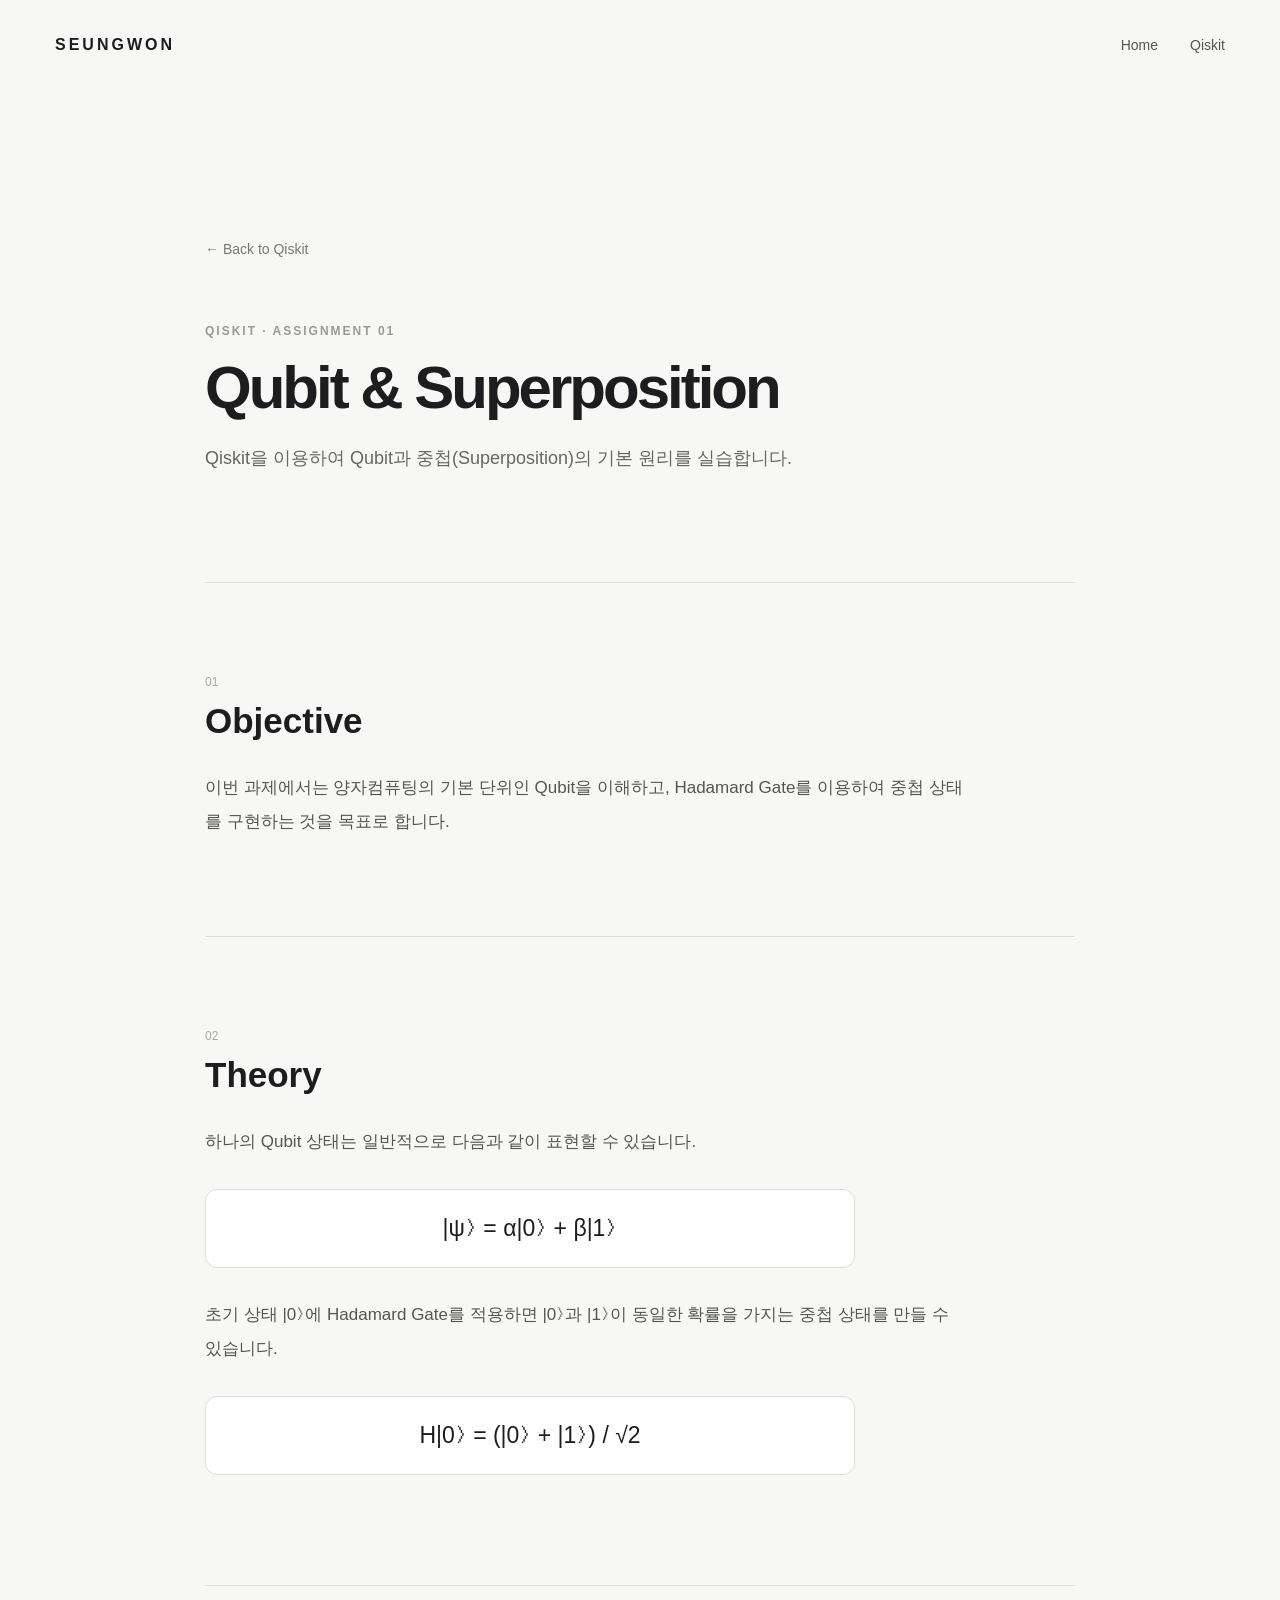
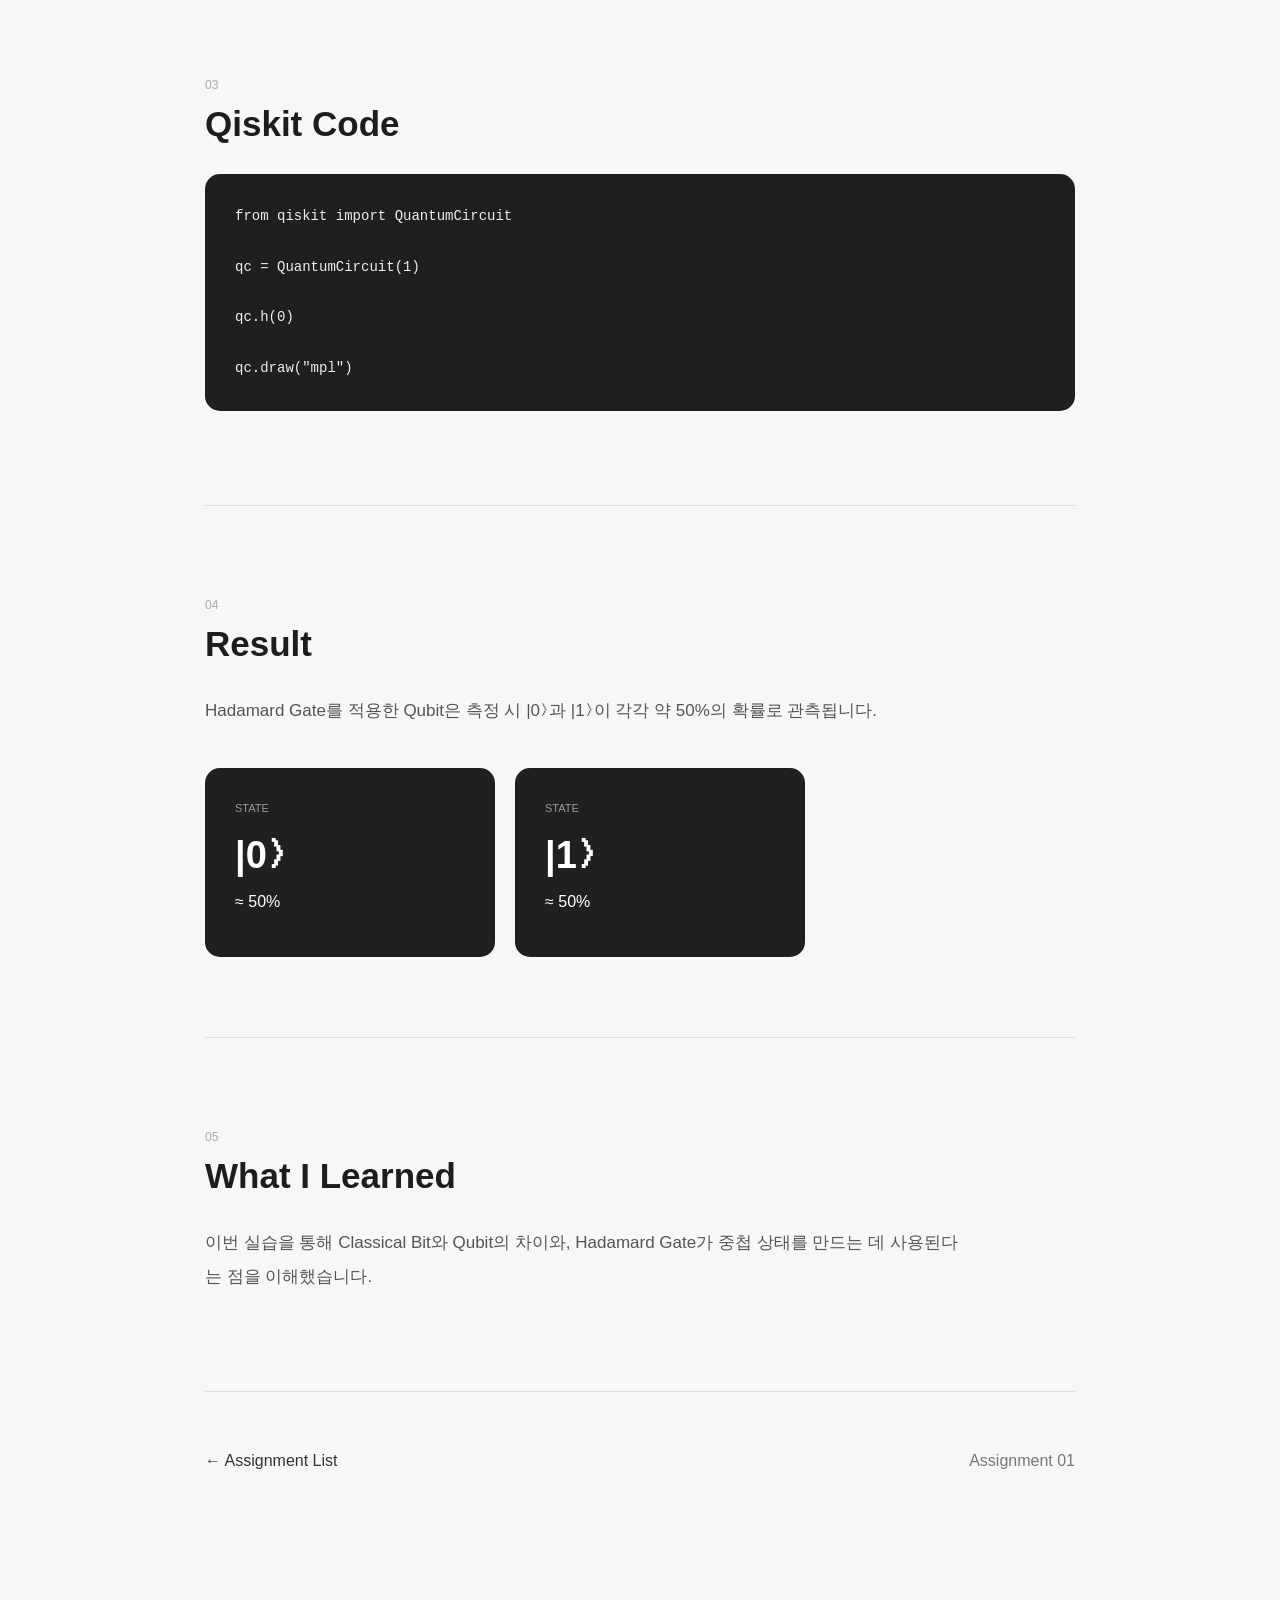
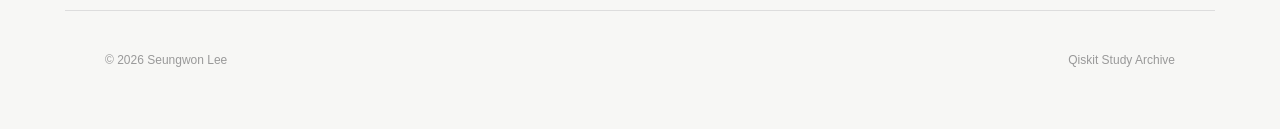
==== assignment01.html @ 621afc48 "save assignment page" ====
<!DOCTYPE html>
<html lang="ko">

<head>
    <meta charset="UTF-8">
    <meta name="viewport" content="width=device-width, initial-scale=1.0">

    <title>Assignment 01 | Seungwon Lee</title>

    <link rel="stylesheet" href="style.css">
</head>

<body class="assignment-page">

<header>

    <a href="index.html" class="logo">
        SEUNGWON
    </a>

    <nav>
        <a href="index.html">Home</a>
        <a href="index.html#qiskit">Qiskit</a>
    </nav>

</header>


<main class="assignment-container">

    <section class="assignment-header">

        <a href="index.html#qiskit" class="assignment-back">
            ← Back to Qiskit
        </a>

        <p class="assignment-page-label">
            QISKIT · ASSIGNMENT 01
        </p>

        <h1>
            Qubit & Superposition
        </h1>

        <p class="assignment-subtitle">
            Qiskit을 이용하여 Qubit과 중첩(Superposition)의
            기본 원리를 실습합니다.
        </p>

    </section>


    <section class="assignment-content">

        <p class="content-number">
            01
        </p>

        <h2>
            Objective
        </h2>

        <p>
            이번 과제에서는 양자컴퓨팅의 기본 단위인 Qubit을 이해하고,
            Hadamard Gate를 이용하여 중첩 상태를 구현하는 것을 목표로 합니다.
        </p>

    </section>


    <section class="assignment-content">

        <p class="content-number">
            02
        </p>

        <h2>
            Theory
        </h2>

        <p>
            하나의 Qubit 상태는 일반적으로 다음과 같이 표현할 수 있습니다.
        </p>

        <div class="formula-box">
            |ψ⟩ = α|0⟩ + β|1⟩
        </div>

        <p>
            초기 상태 |0⟩에 Hadamard Gate를 적용하면
            |0⟩과 |1⟩이 동일한 확률을 가지는 중첩 상태를 만들 수 있습니다.
        </p>

        <div class="formula-box">
            H|0⟩ = (|0⟩ + |1⟩) / √2
        </div>

    </section>


    <section class="assignment-content">

        <p class="content-number">
            03
        </p>

        <h2>
            Qiskit Code
        </h2>

        <pre class="code-block"><code>from qiskit import QuantumCircuit

qc = QuantumCircuit(1)

qc.h(0)

qc.draw("mpl")
</code></pre>

    </section>


    <section class="assignment-content">

        <p class="content-number">
            04
        </p>

        <h2>
            Result
        </h2>

        <p>
            Hadamard Gate를 적용한 Qubit은 측정 시
            |0⟩과 |1⟩이 각각 약 50%의 확률로 관측됩니다.
        </p>

        <div class="result-grid">

            <div class="result-card">
                <span>STATE</span>
                <strong>|0⟩</strong>
                <p>≈ 50%</p>
            </div>

            <div class="result-card">
                <span>STATE</span>
                <strong>|1⟩</strong>
                <p>≈ 50%</p>
            </div>

        </div>

    </section>


    <section class="assignment-content">

        <p class="content-number">
            05
        </p>

        <h2>
            What I Learned
        </h2>

        <p>
            이번 실습을 통해 Classical Bit와 Qubit의 차이와,
            Hadamard Gate가 중첩 상태를 만드는 데 사용된다는 점을 이해했습니다.
        </p>

    </section>


    <section class="assignment-navigation">

        <a href="index.html#qiskit">
            ← Assignment List
        </a>

        <span>
            Assignment 01
        </span>

    </section>

</main>


<footer>

    <p>
        © 2026 Seungwon Lee
    </p>

    <p>
        Qiskit Study Archive
    </p>

</footer>

</body>
</html>
---- style.css ----
/* =========================
   BASIC
========================= */

* {
    box-sizing: border-box;
}


html {
    scroll-behavior: smooth;
}


body {

    margin: 0;

    background-color: #f7f7f5;

    color: #1d1d1f;

    font-family:
        -apple-system,
        BlinkMacSystemFont,
        "Segoe UI",
        "Noto Sans KR",
        Arial,
        sans-serif;

}


a {
    color: inherit;
}





/* =========================
   HEADER
========================= */

header {

    max-width: 1250px;

    height: 90px;

    margin: 0 auto;

    padding: 0 40px;

    display: flex;

    justify-content: space-between;

    align-items: center;

}


.logo {

    font-size: 16px;

    font-weight: 700;

    letter-spacing: 3px;

    text-decoration: none;

}


nav {

    display: flex;

    gap: 32px;

}


nav a {

    font-size: 14px;

    color: #555;

    text-decoration: none;

    transition: 0.2s;

}


nav a:hover {

    color: #000;

}





/* =========================
   HERO
========================= */

.hero {

    max-width: 1150px;

    min-height: calc(100vh - 90px);

    margin: 0 auto;

    padding: 70px 40px 120px;

    display: flex;

    align-items: center;

    justify-content: space-between;

    gap: 100px;

}


.hero-text {

    flex: 1;

}


.hero-label {

    margin-bottom: 25px;

    color: #8a8a8a;

    font-size: 12px;

    font-weight: 600;

    letter-spacing: 2px;

}


.hero h1 {

    margin: 0;

    font-size: 78px;

    font-weight: 700;

    letter-spacing: -4px;

    line-height: 1.1;

}


.hero h2 {

    margin: 18px 0 30px;

    color: #444;

    font-size: 27px;

    font-weight: 400;

}


.hero-description {

    color: #666;

    font-size: 17px;

    line-height: 1.9;

}


.hero-buttons {

    margin-top: 38px;

}


.button {

    display: inline-block;

    padding: 14px 24px;

    margin-right: 8px;

    border: 1px solid #222;

    border-radius: 8px;

    font-size: 14px;

    text-decoration: none;

    transition: 0.2s;

}


.button-dark {

    background-color: #202020;

    color: white;

}


.button-light {

    background-color: transparent;

    color: #222;

}


.button:hover {

    transform: translateY(-2px);

    opacity: 0.75;

}





/* =========================
   HERO IMAGE
========================= */

.hero-image {

    flex-shrink: 0;

}


.hero-image img {

    width: 310px;

    height: 410px;

    object-fit: cover;

    border-radius: 24px;

    box-shadow:
        0 20px 50px rgba(0, 0, 0, 0.10);

}





/* =========================
   COMMON SECTION
========================= */

.section {

    max-width: 1050px;

    margin: 0 auto;

    padding: 150px 40px;

    border-top: 1px solid #dededb;

}


.section-heading {

    display: flex;

    gap: 35px;

    margin-bottom: 65px;

}


.section-number {

    margin: 6px 0 0;

    color: #aaa;

    font-size: 13px;

}


.section-label {

    margin: 0;

    color: #999;

    font-size: 11px;

    font-weight: 600;

    letter-spacing: 2px;

}


.section h2 {

    margin: 8px 0 0;

    font-size: 46px;

    letter-spacing: -2px;

}





/* =========================
   ABOUT
========================= */

.about-content {

    max-width: 760px;

    margin-left: 48px;

}


.about-content p {

    color: #555;

    font-size: 19px;

    line-height: 2;

}





/* =========================
   CARDS
========================= */

.cards {

    display: grid;

    grid-template-columns: repeat(3, 1fr);

    gap: 20px;

}


.card {

    min-height: 260px;

    padding: 35px;

    background: #ffffff;

    border: 1px solid #e8e8e5;

    border-radius: 16px;

    transition: 0.25s;

}


.card:hover {

    transform: translateY(-6px);

    box-shadow:
        0 18px 40px rgba(0, 0, 0, 0.07);

}


.card-category {

    color: #999;

    font-size: 11px;

    font-weight: 600;

    letter-spacing: 1.5px;

}


.card h3 {

    margin: 25px 0 20px;

    font-size: 21px;

}


.card p {

    color: #666;

    font-size: 15px;

    line-height: 1.8;

}





/* =========================
   STUDY
========================= */

.study-list {

    border-top: 1px solid #ddd;

}


.study-item {

    display: grid;

    grid-template-columns: 100px 1fr;

    padding: 35px 0;

    border-bottom: 1px solid #ddd;

}


.study-item span {

    color: #aaa;

    font-size: 13px;

}


.study-item h3 {

    margin: 0 0 10px;

    font-size: 22px;

}


.study-item p {

    margin: 0;

    color: #666;

    font-size: 16px;

    line-height: 1.7;

}





/* =========================
   QISKIT
========================= */

.qiskit-section {

    max-width: 1150px;

}


.qiskit-intro {

    max-width: 650px;

    margin-bottom: 45px;

    color: #666;

    font-size: 17px;

    line-height: 1.8;

}


.assignment-grid {

    display: grid;

    grid-template-columns: repeat(2, 1fr);

    gap: 20px;

}


.assignment-card {

    min-height: 270px;

    padding: 38px;

    background: #1f1f1f;

    color: white;

    border-radius: 18px;

    position: relative;

    transition: 0.25s;

}


.assignment-card:hover {

    transform: translateY(-6px);

}


.assignment-number {

    color: #999;

    font-size: 11px;

    letter-spacing: 1.7px;

}


.assignment-card h3 {

    margin: 27px 0 16px;

    font-size: 25px;

}


.assignment-card > p:not(.assignment-number) {

    color: #bcbcbc;

    font-size: 15px;

    line-height: 1.8;

}


.status {

    position: absolute;

    bottom: 30px;

    left: 38px;

    color: #888;

    font-size: 12px;

}





/* =========================
   HOBBY
========================= */

.hobby-grid {

    display: grid;

    grid-template-columns: repeat(4, 1fr);

    gap: 15px;

}


.hobby-item {

    padding: 30px;

    border-top: 2px solid #222;

}


.hobby-item h3 {

    margin: 0 0 12px;

    font-size: 20px;

}


.hobby-item p {

    margin: 0;

    color: #777;

    font-size: 14px;

}





/* =========================
   CONTACT
========================= */

.contact {

    max-width: 1050px;

    min-height: 500px;

    margin: 0 auto;

    padding: 150px 40px;

    border-top: 1px solid #ddd;

    text-align: center;

}


.contact h2 {

    margin: 15px 0;

    font-size: 50px;

    letter-spacing: -2px;

}


.contact > p:not(.section-label) {

    color: #777;

    font-size: 16px;

}


.back-top {

    display: inline-block;

    margin-top: 40px;

    color: #333;

    font-size: 14px;

    text-decoration: none;

    border-bottom: 1px solid #333;

    padding-bottom: 3px;

}





/* =========================
   FOOTER
========================= */

footer {

    max-width: 1150px;

    margin: 0 auto;

    padding: 30px 40px 50px;

    display: flex;

    justify-content: space-between;

    border-top: 1px solid #ddd;

    color: #999;

    font-size: 12px;

}





/* =========================
   TABLET / MOBILE
========================= */

@media (max-width: 850px) {

    header {

        height: auto;

        padding: 30px;

        flex-direction: column;

        gap: 25px;

    }


    nav {

        gap: 16px;

        flex-wrap: wrap;

        justify-content: center;

    }


    .hero {

        min-height: auto;

        padding: 80px 30px 120px;

        flex-direction: column-reverse;

        gap: 50px;

    }


    .hero-text {

        width: 100%;

        text-align: center;

    }


    .hero h1 {

        font-size: 58px;

    }


    .hero h2 {

        font-size: 22px;

    }


    .hero-image img {

        width: 260px;

        height: 330px;

    }


    .cards {

        grid-template-columns: 1fr;

    }


    .assignment-grid {

        grid-template-columns: 1fr;

    }


    .hobby-grid {

        grid-template-columns: repeat(2, 1fr);

    }


    .about-content {

        margin-left: 0;

    }

}





@media (max-width: 500px) {

    .hero h1 {

        font-size: 48px;

    }


    .section {

        padding: 100px 25px;

    }


    .section h2 {

        font-size: 38px;

    }


    .study-item {

        grid-template-columns: 50px 1fr;

    }


    .hobby-grid {

        grid-template-columns: 1fr;

    }


    .contact h2 {

        font-size: 38px;

    }


    footer {

        flex-direction: column;

    }

}
.assignment-card {
    text-decoration: none;
}
/* =========================
   ASSIGNMENT PAGE
========================= */

.assignment-container {
    max-width: 950px;
    margin: 0 auto;
    padding: 80px 40px 140px;
}

.assignment-header {
    padding: 70px 0 90px;
    border-bottom: 1px solid #ddd;
}

.assignment-back {
    display: inline-block;
    margin-bottom: 55px;
    color: #777;
    font-size: 14px;
    text-decoration: none;
}

.assignment-page-label {
    color: #999;
    font-size: 12px;
    font-weight: 600;
    letter-spacing: 2px;
}

.assignment-header h1 {
    margin: 15px 0 20px;
    font-size: 60px;
    letter-spacing: -3px;
}

.assignment-subtitle {
    max-width: 700px;
    color: #666;
    font-size: 18px;
    line-height: 1.8;
}

.assignment-content {
    padding: 80px 0;
    border-bottom: 1px solid #ddd;
}

.content-number {
    color: #aaa;
    font-size: 12px;
}

.assignment-content h2 {
    margin: 10px 0 30px;
    font-size: 35px;
}

.assignment-content > p:not(.content-number) {
    max-width: 760px;
    color: #555;
    font-size: 17px;
    line-height: 2;
}

.formula-box {
    max-width: 650px;
    margin: 30px 0;
    padding: 25px;
    background: white;
    border: 1px solid #ddd;
    border-radius: 12px;
    text-align: center;
    font-size: 23px;
}

.code-block {
    margin-top: 30px;
    padding: 30px;
    overflow-x: auto;
    background: #1f1f1f;
    color: #eee;
    border-radius: 15px;
    font-family: Consolas, monospace;
    font-size: 14px;
    line-height: 1.8;
}

.result-grid {
    display: grid;
    grid-template-columns: repeat(2, 1fr);
    gap: 20px;
    max-width: 600px;
    margin-top: 40px;
}

.result-card {
    padding: 30px;
    background: #202020;
    color: white;
    border-radius: 15px;
}

.result-card span {
    color: #999;
    font-size: 11px;
}

.result-card strong {
    display: block;
    margin: 18px 0 5px;
    font-size: 38px;
}

.assignment-navigation {
    display: flex;
    justify-content: space-between;
    padding-top: 60px;
    color: #777;
}

.assignment-navigation a {
    color: #333;
    text-decoration: none;
}

.assignment-card {
    text-decoration: none;
}
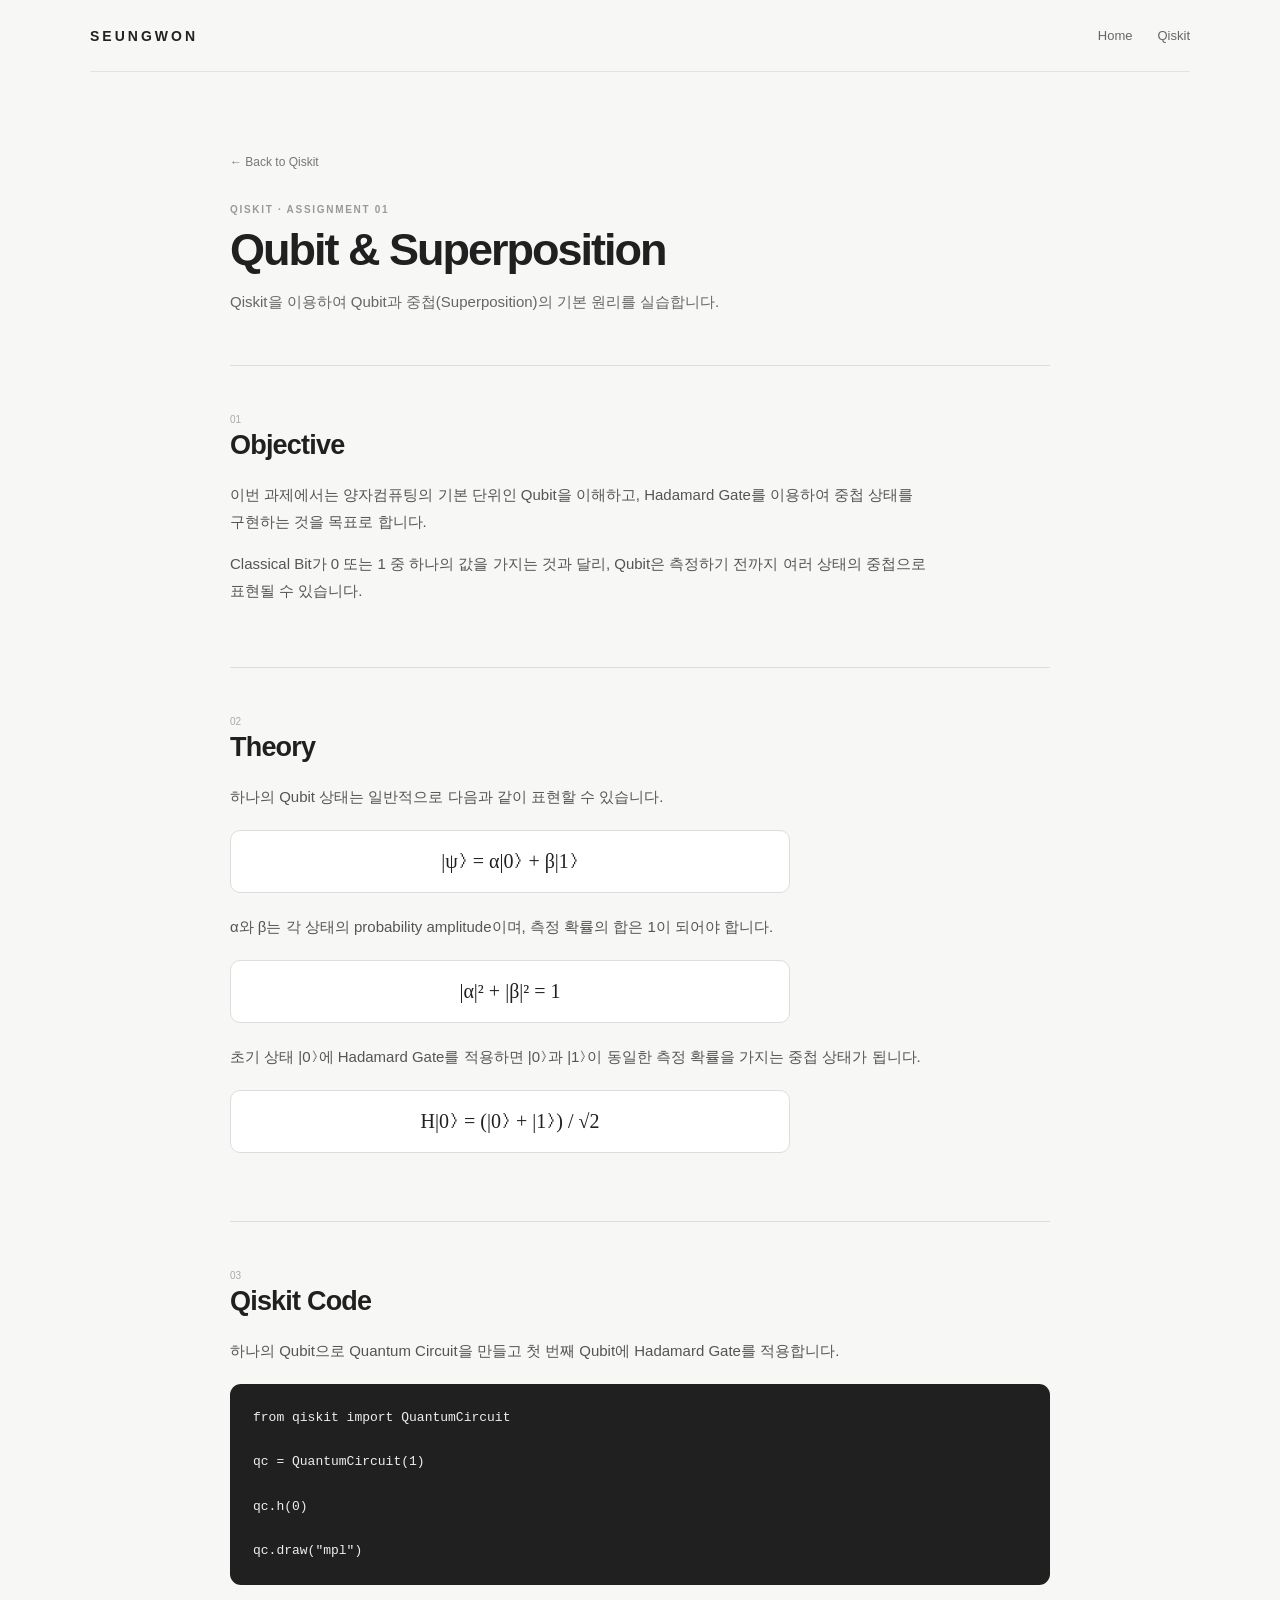
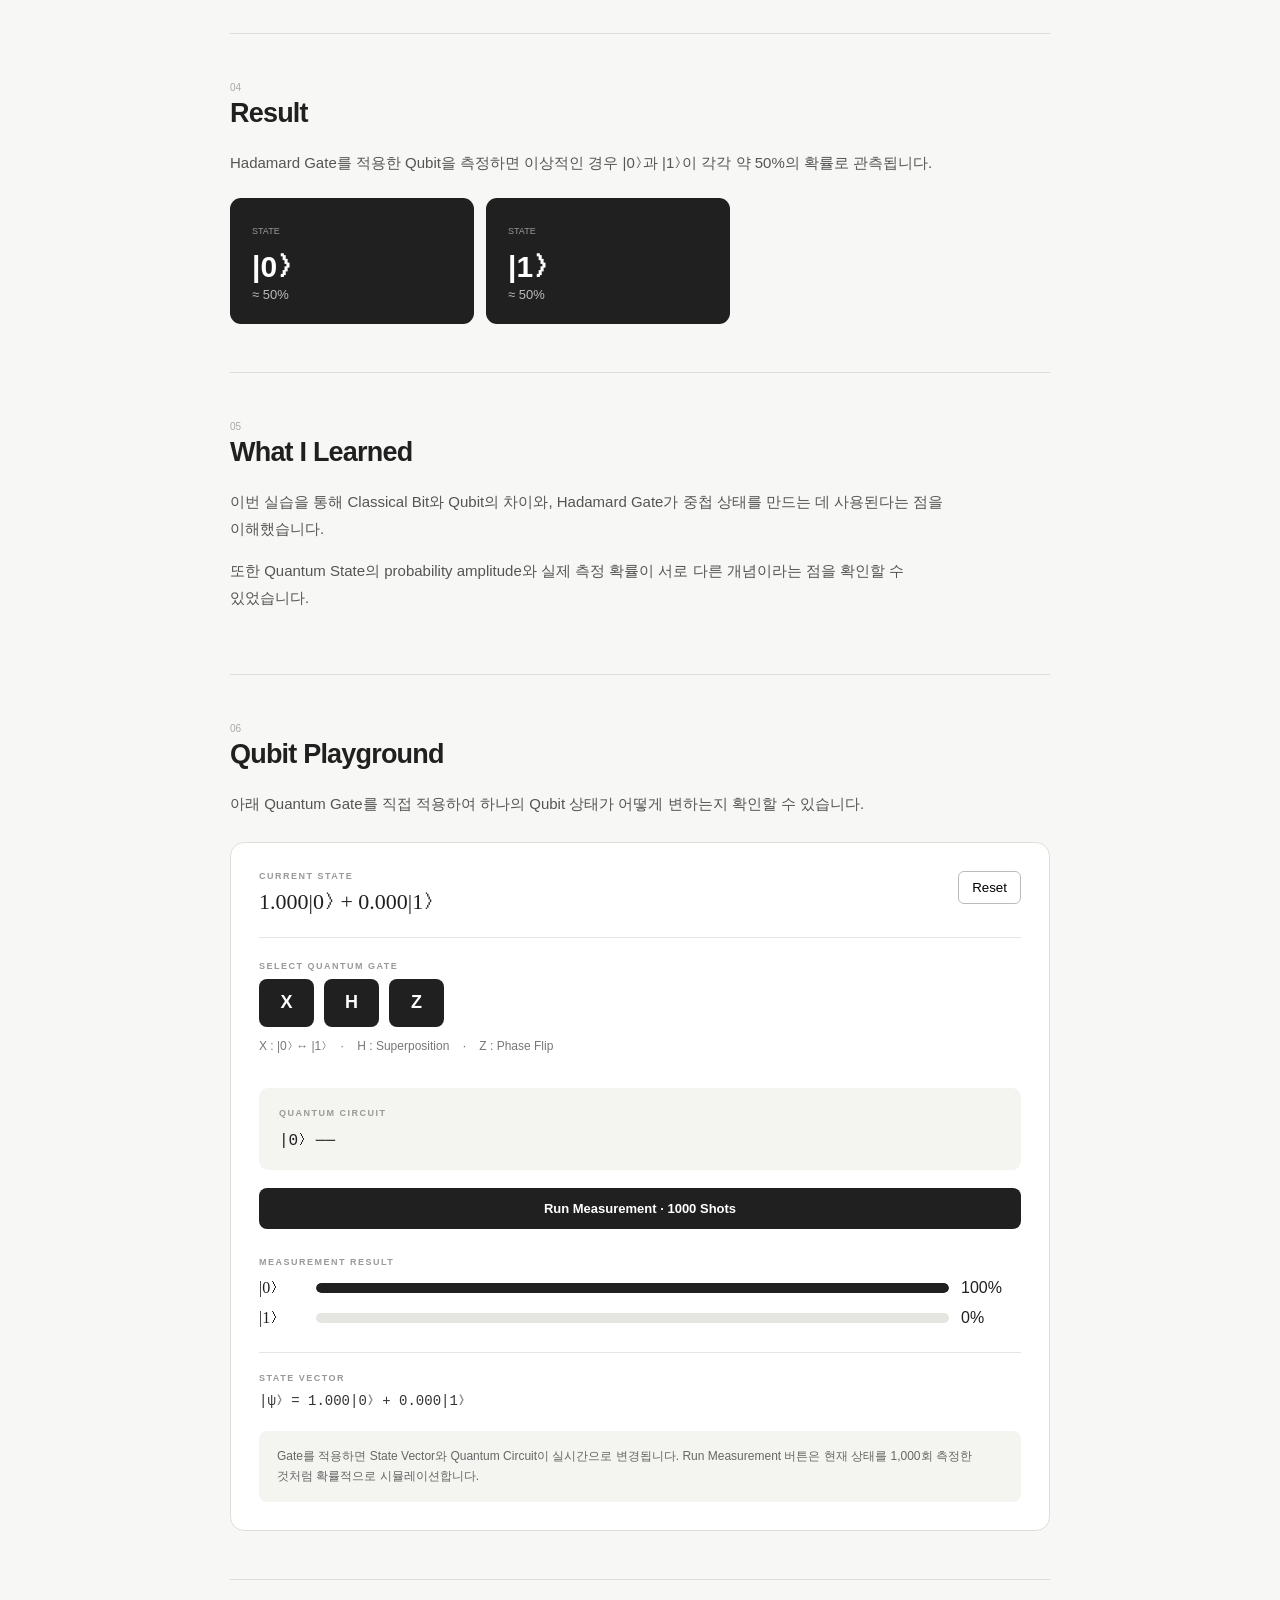
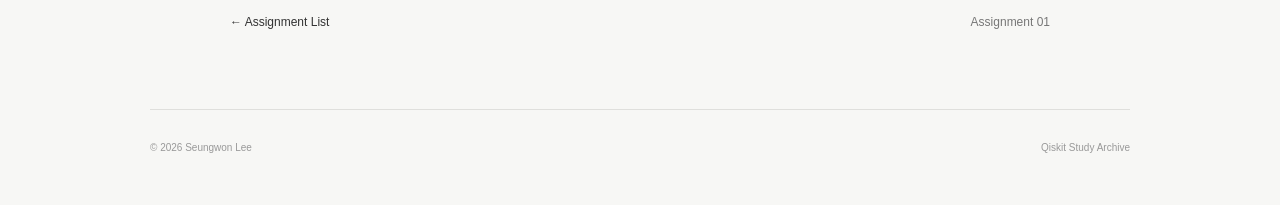
==== commit eaefc83d: "refine website layout" ====
--- a/assignment01.html
+++ b/assignment01.html
@@ -8,9 +8,286 @@
     <title>Assignment 01 | Seungwon Lee</title>
 
     <link rel="stylesheet" href="style.css">
+
+
+    <!-- ========================================
+         QUBIT PLAYGROUND 전용 디자인
+    ========================================= -->
+
+    <style>
+
+        .playground {
+            margin-top: 25px;
+            padding: 28px;
+
+            background: #ffffff;
+
+            border: 1px solid #dededb;
+            border-radius: 14px;
+        }
+
+
+        .playground-top {
+            display: flex;
+
+            justify-content: space-between;
+            align-items: flex-start;
+
+            padding-bottom: 22px;
+
+            border-bottom: 1px solid #e5e5e2;
+        }
+
+
+        .playground-label {
+            margin: 0 0 8px;
+
+            color: #999;
+
+            font-size: 9px;
+            font-weight: 700;
+
+            letter-spacing: 1.5px;
+        }
+
+
+        .playground-state {
+            margin: 0;
+
+            font-family: Georgia, serif;
+
+            font-size: 22px;
+            font-weight: 500;
+        }
+
+
+        .reset-button {
+            padding: 8px 13px;
+
+            background: transparent;
+
+            border: 1px solid #bbb;
+            border-radius: 6px;
+
+            cursor: pointer;
+        }
+
+
+        .reset-button:hover {
+            background: #f0f0ed;
+        }
+
+
+        .gate-section {
+            padding: 23px 0;
+        }
+
+
+        .gate-buttons {
+            display: flex;
+            gap: 10px;
+        }
+
+
+        .gate-button {
+            width: 55px;
+            height: 48px;
+
+            background: #202020;
+            color: white;
+
+            border: none;
+            border-radius: 8px;
+
+            font-size: 18px;
+            font-weight: 600;
+
+            cursor: pointer;
+
+            transition: 0.2s;
+        }
+
+
+        .gate-button:hover {
+            transform: translateY(-2px);
+            background: #000;
+        }
+
+
+        .gate-description {
+            margin-top: 12px;
+
+            color: #777;
+
+            font-size: 12px;
+        }
+
+
+        .circuit-box {
+            padding: 20px;
+
+            background: #f4f4f1;
+
+            border-radius: 9px;
+        }
+
+
+        .circuit-display {
+            overflow-x: auto;
+
+            padding-top: 5px;
+
+            font-family: Consolas, monospace;
+
+            font-size: 16px;
+
+            white-space: nowrap;
+        }
+
+
+        .run-button {
+            width: 100%;
+
+            margin-top: 18px;
+            padding: 13px;
+
+            background: #202020;
+            color: white;
+
+            border: none;
+            border-radius: 8px;
+
+            font-size: 13px;
+            font-weight: 600;
+
+            cursor: pointer;
+
+            transition: 0.2s;
+        }
+
+
+        .run-button:hover {
+            background: #000;
+        }
+
+
+        .measurement {
+            margin-top: 28px;
+        }
+
+
+        .measurement-row {
+            display: grid;
+
+            grid-template-columns: 45px 1fr 60px;
+
+            align-items: center;
+
+            gap: 12px;
+
+            margin-top: 12px;
+        }
+
+
+        .state-name {
+            font-family: Georgia, serif;
+
+            font-size: 16px;
+        }
+
+
+        .bar-background {
+            height: 10px;
+
+            overflow: hidden;
+
+            background: #e5e5e2;
+
+            border-radius: 10px;
+        }
+
+
+        .bar-fill {
+            height: 100%;
+
+            background: #202020;
+
+            border-radius: 10px;
+
+            transition: width 0.4s ease;
+        }
+
+
+        #bar0 {
+            width: 100%;
+        }
+
+
+        #bar1 {
+            width: 0%;
+        }
+
+
+        .state-vector {
+            margin-top: 25px;
+            padding-top: 20px;
+
+            border-top: 1px solid #e5e5e2;
+        }
+
+
+        .state-vector code {
+            color: #333;
+
+            font-size: 14px;
+        }
+
+
+        .playground-info {
+            margin-top: 22px;
+            padding: 15px 18px;
+
+            background: #f4f4f1;
+
+            border-radius: 8px;
+
+            color: #666;
+
+            font-size: 12px;
+
+            line-height: 1.7;
+        }
+
+
+        @media (max-width: 550px) {
+
+            .playground {
+                padding: 20px;
+            }
+
+            .gate-button {
+                width: 48px;
+                height: 44px;
+            }
+
+            .measurement-row {
+                grid-template-columns: 35px 1fr 50px;
+            }
+
+        }
+
+    </style>
+
 </head>
 
+
+
 <body class="assignment-page">
+
+
+<!-- ========================================
+     HEADER
+======================================== -->
 
 <header>
 
@@ -26,89 +303,129 @@
 </header>
 
 
+
 <main class="assignment-container">
 
-    <section class="assignment-header">
-
-        <a href="index.html#qiskit" class="assignment-back">
-            ← Back to Qiskit
-        </a>
-
-        <p class="assignment-page-label">
-            QISKIT · ASSIGNMENT 01
-        </p>
-
-        <h1>
-            Qubit & Superposition
-        </h1>
-
-        <p class="assignment-subtitle">
-            Qiskit을 이용하여 Qubit과 중첩(Superposition)의
-            기본 원리를 실습합니다.
-        </p>
-
-    </section>
-
-
-    <section class="assignment-content">
-
-        <p class="content-number">
-            01
-        </p>
-
-        <h2>
-            Objective
-        </h2>
-
-        <p>
-            이번 과제에서는 양자컴퓨팅의 기본 단위인 Qubit을 이해하고,
-            Hadamard Gate를 이용하여 중첩 상태를 구현하는 것을 목표로 합니다.
-        </p>
-
-    </section>
-
-
-    <section class="assignment-content">
-
-        <p class="content-number">
-            02
-        </p>
-
-        <h2>
-            Theory
-        </h2>
-
-        <p>
-            하나의 Qubit 상태는 일반적으로 다음과 같이 표현할 수 있습니다.
-        </p>
-
-        <div class="formula-box">
-            |ψ⟩ = α|0⟩ + β|1⟩
-        </div>
-
-        <p>
-            초기 상태 |0⟩에 Hadamard Gate를 적용하면
-            |0⟩과 |1⟩이 동일한 확률을 가지는 중첩 상태를 만들 수 있습니다.
-        </p>
-
-        <div class="formula-box">
-            H|0⟩ = (|0⟩ + |1⟩) / √2
-        </div>
-
-    </section>
-
-
-    <section class="assignment-content">
-
-        <p class="content-number">
-            03
-        </p>
-
-        <h2>
-            Qiskit Code
-        </h2>
-
-        <pre class="code-block"><code>from qiskit import QuantumCircuit
+
+<!-- ========================================
+     ASSIGNMENT HEADER
+======================================== -->
+
+<section class="assignment-header">
+
+    <a href="index.html#qiskit" class="assignment-back">
+        ← Back to Qiskit
+    </a>
+
+    <p class="assignment-page-label">
+        QISKIT · ASSIGNMENT 01
+    </p>
+
+    <h1>
+        Qubit & Superposition
+    </h1>
+
+    <p class="assignment-subtitle">
+        Qiskit을 이용하여 Qubit과 중첩(Superposition)의
+        기본 원리를 실습합니다.
+    </p>
+
+</section>
+
+
+
+<!-- ========================================
+     01 OBJECTIVE
+======================================== -->
+
+<section class="assignment-content">
+
+    <p class="content-number">
+        01
+    </p>
+
+    <h2>
+        Objective
+    </h2>
+
+    <p>
+        이번 과제에서는 양자컴퓨팅의 기본 단위인 Qubit을 이해하고,
+        Hadamard Gate를 이용하여 중첩 상태를 구현하는 것을 목표로 합니다.
+    </p>
+
+    <p>
+        Classical Bit가 0 또는 1 중 하나의 값을 가지는 것과 달리,
+        Qubit은 측정하기 전까지 여러 상태의 중첩으로 표현될 수 있습니다.
+    </p>
+
+</section>
+
+
+
+<!-- ========================================
+     02 THEORY
+======================================== -->
+
+<section class="assignment-content">
+
+    <p class="content-number">
+        02
+    </p>
+
+    <h2>
+        Theory
+    </h2>
+
+    <p>
+        하나의 Qubit 상태는 일반적으로 다음과 같이 표현할 수 있습니다.
+    </p>
+
+    <div class="formula-box">
+        |ψ⟩ = α|0⟩ + β|1⟩
+    </div>
+
+    <p>
+        α와 β는 각 상태의 probability amplitude이며,
+        측정 확률의 합은 1이 되어야 합니다.
+    </p>
+
+    <div class="formula-box">
+        |α|² + |β|² = 1
+    </div>
+
+    <p>
+        초기 상태 |0⟩에 Hadamard Gate를 적용하면
+        |0⟩과 |1⟩이 동일한 측정 확률을 가지는 중첩 상태가 됩니다.
+    </p>
+
+    <div class="formula-box">
+        H|0⟩ = (|0⟩ + |1⟩) / √2
+    </div>
+
+</section>
+
+
+
+<!-- ========================================
+     03 QISKIT CODE
+======================================== -->
+
+<section class="assignment-content">
+
+    <p class="content-number">
+        03
+    </p>
+
+    <h2>
+        Qiskit Code
+    </h2>
+
+    <p>
+        하나의 Qubit으로 Quantum Circuit을 만들고
+        첫 번째 Qubit에 Hadamard Gate를 적용합니다.
+    </p>
+
+    <pre class="code-block"><code>from qiskit import QuantumCircuit
 
 qc = QuantumCircuit(1)
 
@@ -117,75 +434,347 @@
 qc.draw("mpl")
 </code></pre>
 
-    </section>
-
-
-    <section class="assignment-content">
-
-        <p class="content-number">
-            04
-        </p>
-
-        <h2>
-            Result
-        </h2>
-
-        <p>
-            Hadamard Gate를 적용한 Qubit은 측정 시
-            |0⟩과 |1⟩이 각각 약 50%의 확률로 관측됩니다.
-        </p>
-
-        <div class="result-grid">
-
-            <div class="result-card">
-                <span>STATE</span>
-                <strong>|0⟩</strong>
-                <p>≈ 50%</p>
+</section>
+
+
+
+<!-- ========================================
+     04 RESULT
+======================================== -->
+
+<section class="assignment-content">
+
+    <p class="content-number">
+        04
+    </p>
+
+    <h2>
+        Result
+    </h2>
+
+    <p>
+        Hadamard Gate를 적용한 Qubit을 측정하면
+        이상적인 경우 |0⟩과 |1⟩이 각각 약 50%의 확률로 관측됩니다.
+    </p>
+
+    <div class="result-grid">
+
+        <div class="result-card">
+
+            <span>
+                STATE
+            </span>
+
+            <strong>
+                |0⟩
+            </strong>
+
+            <p>
+                ≈ 50%
+            </p>
+
+        </div>
+
+
+        <div class="result-card">
+
+            <span>
+                STATE
+            </span>
+
+            <strong>
+                |1⟩
+            </strong>
+
+            <p>
+                ≈ 50%
+            </p>
+
+        </div>
+
+    </div>
+
+</section>
+
+
+
+<!-- ========================================
+     05 WHAT I LEARNED
+======================================== -->
+
+<section class="assignment-content">
+
+    <p class="content-number">
+        05
+    </p>
+
+    <h2>
+        What I Learned
+    </h2>
+
+    <p>
+        이번 실습을 통해 Classical Bit와 Qubit의 차이와,
+        Hadamard Gate가 중첩 상태를 만드는 데 사용된다는 점을 이해했습니다.
+    </p>
+
+    <p>
+        또한 Quantum State의 probability amplitude와
+        실제 측정 확률이 서로 다른 개념이라는 점을 확인할 수 있었습니다.
+    </p>
+
+</section>
+
+
+
+<!-- ========================================
+     06 INTERACTIVE PLAYGROUND
+======================================== -->
+
+<section class="assignment-content">
+
+    <p class="content-number">
+        06
+    </p>
+
+    <h2>
+        Qubit Playground
+    </h2>
+
+    <p>
+        아래 Quantum Gate를 직접 적용하여 하나의 Qubit 상태가
+        어떻게 변하는지 확인할 수 있습니다.
+    </p>
+
+
+    <div class="playground">
+
+
+        <!-- 현재 상태 -->
+
+        <div class="playground-top">
+
+            <div>
+
+                <p class="playground-label">
+                    CURRENT STATE
+                </p>
+
+                <h3
+                    id="qubitState"
+                    class="playground-state"
+                >
+                    1.000|0⟩ + 0.000|1⟩
+                </h3>
+
             </div>
 
-            <div class="result-card">
-                <span>STATE</span>
-                <strong>|1⟩</strong>
-                <p>≈ 50%</p>
+
+            <button
+                id="resetButton"
+                class="reset-button"
+            >
+                Reset
+            </button>
+
+        </div>
+
+
+
+        <!-- Gate 선택 -->
+
+        <div class="gate-section">
+
+            <p class="playground-label">
+                SELECT QUANTUM GATE
+            </p>
+
+
+            <div class="gate-buttons">
+
+                <button
+                    class="gate-button"
+                    onclick="applyX()"
+                    title="Pauli-X Gate"
+                >
+                    X
+                </button>
+
+
+                <button
+                    class="gate-button"
+                    onclick="applyH()"
+                    title="Hadamard Gate"
+                >
+                    H
+                </button>
+
+
+                <button
+                    class="gate-button"
+                    onclick="applyZ()"
+                    title="Pauli-Z Gate"
+                >
+                    Z
+                </button>
+
             </div>
 
+
+            <p class="gate-description">
+                X : |0⟩ ↔ |1⟩ &nbsp;&nbsp; · &nbsp;&nbsp;
+                H : Superposition &nbsp;&nbsp; · &nbsp;&nbsp;
+                Z : Phase Flip
+            </p>
+
         </div>
 
-    </section>
-
-
-    <section class="assignment-content">
-
-        <p class="content-number">
-            05
-        </p>
-
-        <h2>
-            What I Learned
-        </h2>
-
-        <p>
-            이번 실습을 통해 Classical Bit와 Qubit의 차이와,
-            Hadamard Gate가 중첩 상태를 만드는 데 사용된다는 점을 이해했습니다.
-        </p>
-
-    </section>
-
-
-    <section class="assignment-navigation">
-
-        <a href="index.html#qiskit">
-            ← Assignment List
-        </a>
-
-        <span>
-            Assignment 01
-        </span>
-
-    </section>
+
+
+        <!-- Circuit -->
+
+        <div class="circuit-box">
+
+            <p class="playground-label">
+                QUANTUM CIRCUIT
+            </p>
+
+            <div
+                id="circuitDisplay"
+                class="circuit-display"
+            >
+                |0⟩ ─────
+            </div>
+
+        </div>
+
+
+
+        <!-- Run -->
+
+        <button
+            id="runButton"
+            class="run-button"
+        >
+            Run Measurement · 1000 Shots
+        </button>
+
+
+
+        <!-- 결과 -->
+
+        <div class="measurement">
+
+            <p class="playground-label">
+                MEASUREMENT RESULT
+            </p>
+
+
+            <div class="measurement-row">
+
+                <span class="state-name">
+                    |0⟩
+                </span>
+
+                <div class="bar-background">
+
+                    <div
+                        id="bar0"
+                        class="bar-fill"
+                    >
+                    </div>
+
+                </div>
+
+                <span id="prob0">
+                    100%
+                </span>
+
+            </div>
+
+
+
+            <div class="measurement-row">
+
+                <span class="state-name">
+                    |1⟩
+                </span>
+
+                <div class="bar-background">
+
+                    <div
+                        id="bar1"
+                        class="bar-fill"
+                    >
+                    </div>
+
+                </div>
+
+                <span id="prob1">
+                    0%
+                </span>
+
+            </div>
+
+        </div>
+
+
+
+        <!-- State Vector -->
+
+        <div class="state-vector">
+
+            <p class="playground-label">
+                STATE VECTOR
+            </p>
+
+            <code id="stateVector">
+                |ψ⟩ = 1.000|0⟩ + 0.000|1⟩
+            </code>
+
+        </div>
+
+
+
+        <div class="playground-info">
+
+            Gate를 적용하면 State Vector와 Quantum Circuit이
+            실시간으로 변경됩니다.
+            Run Measurement 버튼은 현재 상태를 1,000회 측정한 것처럼
+            확률적으로 시뮬레이션합니다.
+
+        </div>
+
+
+    </div>
+
+</section>
+
+
+
+<!-- ========================================
+     NAVIGATION
+======================================== -->
+
+<section class="assignment-navigation">
+
+    <a href="index.html#qiskit">
+        ← Assignment List
+    </a>
+
+    <span>
+        Assignment 01
+    </span>
+
+</section>
+
 
 </main>
 
+
+
+<!-- ========================================
+     FOOTER
+======================================== -->
 
 <footer>
 
@@ -199,5 +788,362 @@
 
 </footer>
 
+
+
+<!-- ========================================
+     QUBIT SIMULATOR JAVASCRIPT
+======================================== -->
+
+<script>
+
+
+// ========================================
+// 초기 Qubit
+//
+// |ψ⟩ = α|0⟩ + β|1⟩
+// ========================================
+
+let alpha = 1;
+let beta = 0;
+
+
+// 지금까지 사용한 Gate 기록
+
+let gates = [];
+
+
+
+// ========================================
+// X GATE
+//
+// |0⟩ → |1⟩
+// |1⟩ → |0⟩
+// ========================================
+
+function applyX() {
+
+    const temp = alpha;
+
+    alpha = beta;
+    beta = temp;
+
+
+    gates.push("X");
+
+
+    updateDisplay();
+
+}
+
+
+
+// ========================================
+// HADAMARD GATE
+// ========================================
+
+function applyH() {
+
+    const newAlpha =
+        (alpha + beta) / Math.sqrt(2);
+
+
+    const newBeta =
+        (alpha - beta) / Math.sqrt(2);
+
+
+    alpha = newAlpha;
+    beta = newBeta;
+
+
+    gates.push("H");
+
+
+    updateDisplay();
+
+}
+
+
+
+// ========================================
+// Z GATE
+//
+// |1⟩의 Phase 반전
+// ========================================
+
+function applyZ() {
+
+    beta = -beta;
+
+
+    gates.push("Z");
+
+
+    updateDisplay();
+
+}
+
+
+
+// ========================================
+// RESET
+// ========================================
+
+function resetQubit() {
+
+    alpha = 1;
+    beta = 0;
+
+
+    gates = [];
+
+
+    updateDisplay();
+
+}
+
+
+
+// ========================================
+// 숫자 표현
+// ========================================
+
+function formatNumber(number) {
+
+    if (Math.abs(number) < 0.0001) {
+
+        return "0.000";
+
+    }
+
+
+    return number.toFixed(3);
+
+}
+
+
+
+// ========================================
+// 화면 업데이트
+// ========================================
+
+function updateDisplay() {
+
+
+    // 이론적 확률
+
+    let probability0 =
+        alpha * alpha;
+
+
+    let probability1 =
+        beta * beta;
+
+
+
+    let percent0 =
+        Math.round(
+            probability0 * 1000
+        ) / 10;
+
+
+    let percent1 =
+        Math.round(
+            probability1 * 1000
+        ) / 10;
+
+
+
+    // 현재 State
+
+    const state =
+        `${formatNumber(alpha)}|0⟩ + ${formatNumber(beta)}|1⟩`;
+
+
+    document
+        .getElementById("qubitState")
+        .textContent = state;
+
+
+
+    // State Vector
+
+    document
+        .getElementById("stateVector")
+        .textContent =
+        `|ψ⟩ = ${state}`;
+
+
+
+    // Circuit
+
+    let circuit =
+        "|0⟩ ──";
+
+
+    gates.forEach(function(gate) {
+
+        circuit +=
+            `[ ${gate} ]──`;
+
+    });
+
+
+    document
+        .getElementById("circuitDisplay")
+        .textContent = circuit;
+
+
+
+    // 확률
+
+    document
+        .getElementById("prob0")
+        .textContent =
+        percent0 + "%";
+
+
+    document
+        .getElementById("prob1")
+        .textContent =
+        percent1 + "%";
+
+
+
+    document
+        .getElementById("bar0")
+        .style.width =
+        percent0 + "%";
+
+
+    document
+        .getElementById("bar1")
+        .style.width =
+        percent1 + "%";
+
+}
+
+
+
+// ========================================
+// MEASUREMENT
+//
+// 1000 SHOTS
+// ========================================
+
+function runMeasurement() {
+
+
+    const shots = 1000;
+
+
+    const probability0 =
+        alpha * alpha;
+
+
+    let count0 = 0;
+    let count1 = 0;
+
+
+
+    for (
+        let i = 0;
+        i < shots;
+        i++
+    ) {
+
+
+        const random =
+            Math.random();
+
+
+        if (
+            random < probability0
+        ) {
+
+            count0++;
+
+        }
+
+        else {
+
+            count1++;
+
+        }
+
+    }
+
+
+
+    const result0 =
+        Math.round(
+            (count0 / shots) * 1000
+        ) / 10;
+
+
+    const result1 =
+        Math.round(
+            (count1 / shots) * 1000
+        ) / 10;
+
+
+
+    document
+        .getElementById("prob0")
+        .textContent =
+        result0 + "%";
+
+
+    document
+        .getElementById("prob1")
+        .textContent =
+        result1 + "%";
+
+
+
+    document
+        .getElementById("bar0")
+        .style.width =
+        result0 + "%";
+
+
+    document
+        .getElementById("bar1")
+        .style.width =
+        result1 + "%";
+
+}
+
+
+
+// ========================================
+// BUTTON 연결
+// ========================================
+
+document
+    .getElementById("resetButton")
+    .addEventListener(
+        "click",
+        resetQubit
+    );
+
+
+document
+    .getElementById("runButton")
+    .addEventListener(
+        "click",
+        runMeasurement
+    );
+
+
+
+// 처음 페이지 열렸을 때
+
+updateDisplay();
+
+
+</script>
+
+
 </body>
+
 </html>
--- a/style.css
+++ b/style.css
@@ -1,24 +1,20 @@
-/* =========================
+/* ==================================================
    BASIC
-========================= */
+================================================== */
 
 * {
     box-sizing: border-box;
 }
 
-
 html {
     scroll-behavior: smooth;
 }
 
-
 body {
-
-    margin: 0;
-
-    background-color: #f7f7f5;
-
-    color: #1d1d1f;
+    margin: 0;
+
+    background: #f7f7f5;
+    color: #202020;
 
     font-family:
         -apple-system,
@@ -28,8 +24,8 @@
         Arial,
         sans-serif;
 
-}
-
+    word-break: keep-all;
+}
 
 a {
     color: inherit;
@@ -37,1019 +33,1019 @@
 
 
 
-
-
-/* =========================
+/* ==================================================
    HEADER
-========================= */
+================================================== */
 
 header {
-
-    max-width: 1250px;
-
-    height: 90px;
+    width: calc(100% - 48px);
+    max-width: 1100px;
+
+    height: 72px;
 
     margin: 0 auto;
 
-    padding: 0 40px;
-
     display: flex;
-
+    align-items: center;
     justify-content: space-between;
 
+    border-bottom: 1px solid #e3e3df;
+}
+
+.logo {
+    color: #222;
+
+    font-size: 14px;
+    font-weight: 750;
+
+    letter-spacing: 3px;
+
+    text-decoration: none;
+}
+
+nav {
+    display: flex;
+    gap: 25px;
+}
+
+nav a {
+    color: #666;
+
+    font-size: 13px;
+
+    text-decoration: none;
+
+    transition: 0.2s;
+}
+
+nav a:hover {
+    color: #111;
+}
+
+
+
+/* ==================================================
+   HERO
+================================================== */
+
+.hero {
+    width: calc(100% - 48px);
+    max-width: 1020px;
+
+    min-height: 570px;
+
+    margin: 0 auto;
+
+    padding: 55px 0 70px;
+
+    display: flex;
+
     align-items: center;
-
-}
-
-
-.logo {
+    justify-content: space-between;
+
+    gap: 65px;
+}
+
+.hero-text {
+    max-width: 610px;
+}
+
+.hero-label {
+    margin: 0 0 18px;
+
+    color: #999;
+
+    font-size: 10px;
+    font-weight: 650;
+
+    letter-spacing: 1.8px;
+}
+
+.hero h1 {
+    margin: 0;
+
+    color: #171717;
+
+    font-size: 52px;
+    font-weight: 750;
+
+    letter-spacing: -2.5px;
+
+    line-height: 1.1;
+}
+
+.hero h2 {
+    margin: 14px 0 20px;
+
+    color: #444;
+
+    font-size: 21px;
+    font-weight: 450;
+
+    line-height: 1.45;
+}
+
+.hero h2 span {
+    color: #777;
+}
+
+.hero-description {
+    max-width: 560px;
+
+    margin: 0;
+
+    color: #666;
+
+    font-size: 15px;
+
+    line-height: 1.8;
+}
+
+.hero-buttons {
+    margin-top: 28px;
+}
+
+.button {
+    display: inline-block;
+
+    padding: 11px 18px;
+
+    margin-right: 7px;
+
+    border: 1px solid #222;
+    border-radius: 7px;
+
+    font-size: 13px;
+    font-weight: 500;
+
+    text-decoration: none;
+
+    transition: 0.2s;
+}
+
+.button-dark {
+    background: #202020;
+    color: #fff;
+}
+
+.button-light {
+    background: transparent;
+}
+
+.button:hover {
+    transform: translateY(-2px);
+}
+
+
+
+/* ==================================================
+   PROFILE IMAGE
+================================================== */
+
+.hero-image {
+    flex-shrink: 0;
+}
+
+.hero-image img {
+    display: block;
+
+    width: 205px;
+    height: 275px;
+
+    object-fit: cover;
+
+    border-radius: 16px;
+
+    box-shadow:
+        0 15px 35px rgba(0, 0, 0, 0.08);
+}
+
+
+
+/* ==================================================
+   COMMON SECTION
+================================================== */
+
+.section {
+    width: calc(100% - 48px);
+    max-width: 980px;
+
+    margin: 0 auto;
+
+    padding: 78px 0;
+
+    border-top: 1px solid #dfdfdc;
+}
+
+.section-heading {
+    display: grid;
+
+    grid-template-columns: 32px 1fr;
+
+    gap: 14px;
+
+    margin-bottom: 35px;
+}
+
+.section-number {
+    padding-top: 5px;
+
+    color: #aaa;
+
+    font-size: 11px;
+}
+
+.section-label {
+    margin: 0 0 5px;
+
+    color: #999;
+
+    font-size: 10px;
+    font-weight: 700;
+
+    letter-spacing: 1.8px;
+}
+
+.section h2 {
+    margin: 0;
+
+    color: #202020;
+
+    font-size: 36px;
+    font-weight: 720;
+
+    letter-spacing: -1.5px;
+}
+
+
+
+/* ==================================================
+   ABOUT
+================================================== */
+
+.about-content {
+    max-width: 760px;
+
+    padding-left: 46px;
+}
+
+.about-content p {
+    margin: 0 0 14px;
+
+    color: #555;
 
     font-size: 16px;
 
+    line-height: 1.85;
+}
+
+.about-content p:last-child {
+    margin-bottom: 0;
+}
+
+
+
+/* ==================================================
+   EXPERIENCE
+================================================== */
+
+.timeline {
+    border-top: 1px solid #dededb;
+}
+
+.timeline-item {
+    display: grid;
+
+    grid-template-columns: 190px 1fr;
+
+    gap: 35px;
+
+    padding: 25px 18px 25px 0;
+
+    border-bottom: 1px solid #dededb;
+
+    transition: 0.2s;
+}
+
+.timeline-item:hover {
+    background: rgba(0, 0, 0, 0.018);
+
+    padding-left: 10px;
+}
+
+.timeline-date {
+    padding-top: 4px;
+
+    color: #888;
+
+    font-size: 12px;
+}
+
+.timeline-type {
+    margin: 0 0 6px;
+
+    color: #999;
+
+    font-size: 9px;
+    font-weight: 750;
+
+    letter-spacing: 1.7px;
+}
+
+.timeline-content h3 {
+    margin: 0 0 5px;
+
+    color: #222;
+
+    font-size: 19px;
+    font-weight: 650;
+}
+
+.timeline-content > p:last-child {
+    margin: 0;
+
+    color: #666;
+
+    font-size: 14px;
+
+    line-height: 1.65;
+}
+
+.timeline-current {
+    padding-left: 18px;
+
+    border-left: 3px solid #242424;
+}
+
+.timeline-current:hover {
+    padding-left: 25px;
+}
+
+.current-line {
+    display: flex;
+
+    align-items: center;
+
+    gap: 8px;
+}
+
+.current-badge {
+    margin-bottom: 6px;
+
+    padding: 3px 7px;
+
+    background: #242424;
+    color: #fff;
+
+    border-radius: 20px;
+
+    font-size: 8px;
     font-weight: 700;
 
-    letter-spacing: 3px;
+    letter-spacing: 0.8px;
+}
+
+
+
+/* ==================================================
+   STUDY
+================================================== */
+
+.study-list {
+    border-top: 1px solid #dededb;
+}
+
+.study-item {
+    display: grid;
+
+    grid-template-columns: 65px 1fr;
+
+    padding: 24px 0;
+
+    border-bottom: 1px solid #dededb;
+}
+
+.study-number {
+    padding-top: 3px;
+
+    color: #aaa;
+
+    font-size: 11px;
+}
+
+.study-item h3 {
+    margin: 0 0 6px;
+
+    font-size: 18px;
+    font-weight: 650;
+}
+
+.study-item p {
+    margin: 0;
+
+    color: #666;
+
+    font-size: 14px;
+
+    line-height: 1.65;
+}
+
+
+
+/* ==================================================
+   QISKIT
+================================================== */
+
+.qiskit-intro {
+    max-width: 620px;
+
+    margin: -5px 0 27px 46px;
+
+    color: #666;
+
+    font-size: 14px;
+
+    line-height: 1.7;
+}
+
+.assignment-grid {
+    display: grid;
+
+    grid-template-columns: repeat(2, 1fr);
+
+    gap: 14px;
+}
+
+.assignment-card {
+    min-height: 205px;
+
+    padding: 26px;
+
+    position: relative;
+
+    background: #202020;
+    color: #fff;
+
+    border: 1px solid #202020;
+    border-radius: 13px;
 
     text-decoration: none;
 
-}
-
-
-nav {
+    transition: 0.22s;
+}
+
+.assignment-card:hover {
+    transform: translateY(-4px);
+
+    box-shadow:
+        0 12px 28px rgba(0, 0, 0, 0.09);
+}
+
+.assignment-card.active {
+    background: #181818;
+}
+
+.assignment-number {
+    margin: 0;
+
+    color: #8e8e8e;
+
+    font-size: 9px;
+
+    letter-spacing: 1.5px;
+}
+
+.assignment-card h3 {
+    margin: 17px 0 9px;
+
+    font-size: 20px;
+    font-weight: 620;
+}
+
+.assignment-card > p:not(.assignment-number) {
+    margin: 0;
+
+    color: #bdbdbd;
+
+    font-size: 13px;
+
+    line-height: 1.65;
+}
+
+.status {
+    position: absolute;
+
+    left: 26px;
+    bottom: 22px;
+
+    color: #777;
+
+    font-size: 10px;
+}
+
+.active-status {
+    color: #f0f0f0;
+}
+
+
+
+/* ==================================================
+   HOBBY
+================================================== */
+
+.hobby-grid {
+    display: grid;
+
+    grid-template-columns: repeat(4, 1fr);
+
+    gap: 12px;
+}
+
+.hobby-item {
+    padding: 20px 15px 10px;
+
+    border-top: 2px solid #222;
+}
+
+.hobby-item h3 {
+    margin: 0 0 6px;
+
+    font-size: 17px;
+}
+
+.hobby-item p {
+    margin: 0;
+
+    color: #777;
+
+    font-size: 12px;
+}
+
+
+
+/* ==================================================
+   CONTACT
+================================================== */
+
+.contact {
+    width: calc(100% - 48px);
+    max-width: 980px;
+
+    margin: 0 auto;
+
+    padding: 80px 0;
+
+    border-top: 1px solid #dfdfdc;
+
+    text-align: center;
+}
+
+.contact h2 {
+    margin: 7px 0 10px;
+
+    font-size: 37px;
+
+    letter-spacing: -1.5px;
+}
+
+.contact > p:not(.section-label) {
+    margin: 0;
+
+    color: #777;
+
+    font-size: 14px;
+}
+
+.back-top {
+    display: inline-block;
+
+    margin-top: 25px;
+    padding-bottom: 2px;
+
+    border-bottom: 1px solid #333;
+
+    color: #333;
+
+    font-size: 12px;
+
+    text-decoration: none;
+}
+
+
+
+/* ==================================================
+   FOOTER
+================================================== */
+
+footer {
+    width: calc(100% - 48px);
+    max-width: 980px;
+
+    margin: 0 auto;
+
+    padding: 22px 0 35px;
 
     display: flex;
-
-    gap: 32px;
-
-}
-
-
-nav a {
-
-    font-size: 14px;
-
-    color: #555;
-
-    text-decoration: none;
-
-    transition: 0.2s;
-
-}
-
-
-nav a:hover {
-
-    color: #000;
-
-}
-
-
-
-
-
-/* =========================
-   HERO
-========================= */
-
-.hero {
-
-    max-width: 1150px;
-
-    min-height: calc(100vh - 90px);
+    justify-content: space-between;
+
+    border-top: 1px solid #dfdfdc;
+
+    color: #999;
+
+    font-size: 10px;
+}
+
+
+
+/* ==================================================
+   ASSIGNMENT PAGE
+================================================== */
+
+.assignment-container {
+    width: calc(100% - 48px);
+    max-width: 820px;
 
     margin: 0 auto;
 
-    padding: 70px 40px 120px;
-
-    display: flex;
-
-    align-items: center;
-
-    justify-content: space-between;
-
-    gap: 100px;
-
-}
-
-
-.hero-text {
-
-    flex: 1;
-
-}
-
-
-.hero-label {
-
-    margin-bottom: 25px;
-
-    color: #8a8a8a;
-
-    font-size: 12px;
-
-    font-weight: 600;
-
-    letter-spacing: 2px;
-
-}
-
-
-.hero h1 {
-
-    margin: 0;
-
-    font-size: 78px;
-
-    font-weight: 700;
-
-    letter-spacing: -4px;
-
-    line-height: 1.1;
-
-}
-
-
-.hero h2 {
-
-    margin: 18px 0 30px;
-
-    color: #444;
-
-    font-size: 27px;
-
-    font-weight: 400;
-
-}
-
-
-.hero-description {
-
-    color: #666;
-
-    font-size: 17px;
-
-    line-height: 1.9;
-
-}
-
-
-.hero-buttons {
-
-    margin-top: 38px;
-
-}
-
-
-.button {
-
-    display: inline-block;
-
-    padding: 14px 24px;
-
-    margin-right: 8px;
-
-    border: 1px solid #222;
-
-    border-radius: 8px;
-
-    font-size: 14px;
-
-    text-decoration: none;
-
-    transition: 0.2s;
-
-}
-
-
-.button-dark {
-
-    background-color: #202020;
-
-    color: white;
-
-}
-
-
-.button-light {
-
-    background-color: transparent;
-
-    color: #222;
-
-}
-
-
-.button:hover {
-
-    transform: translateY(-2px);
-
-    opacity: 0.75;
-
-}
-
-
-
-
-
-/* =========================
-   HERO IMAGE
-========================= */
-
-.hero-image {
-
-    flex-shrink: 0;
-
-}
-
-
-.hero-image img {
-
-    width: 310px;
-
-    height: 410px;
-
-    object-fit: cover;
-
-    border-radius: 24px;
-
-    box-shadow:
-        0 20px 50px rgba(0, 0, 0, 0.10);
-
-}
-
-
-
-
-
-/* =========================
-   COMMON SECTION
-========================= */
-
-.section {
-
-    max-width: 1050px;
-
-    margin: 0 auto;
-
-    padding: 150px 40px;
-
-    border-top: 1px solid #dededb;
-
-}
-
-
-.section-heading {
-
-    display: flex;
-
-    gap: 35px;
-
-    margin-bottom: 65px;
-
-}
-
-
-.section-number {
-
-    margin: 6px 0 0;
-
-    color: #aaa;
-
-    font-size: 13px;
-
-}
-
-
-.section-label {
-
-    margin: 0;
-
-    color: #999;
-
-    font-size: 11px;
-
-    font-weight: 600;
-
-    letter-spacing: 2px;
-
-}
-
-
-.section h2 {
-
-    margin: 8px 0 0;
-
-    font-size: 46px;
-
-    letter-spacing: -2px;
-
-}
-
-
-
-
-
-/* =========================
-   ABOUT
-========================= */
-
-.about-content {
-
-    max-width: 760px;
-
-    margin-left: 48px;
-
-}
-
-
-.about-content p {
-
-    color: #555;
-
-    font-size: 19px;
-
-    line-height: 2;
-
-}
-
-
-
-
-
-/* =========================
-   CARDS
-========================= */
-
-.cards {
-
-    display: grid;
-
-    grid-template-columns: repeat(3, 1fr);
-
-    gap: 20px;
-
-}
-
-
-.card {
-
-    min-height: 260px;
-
-    padding: 35px;
-
-    background: #ffffff;
-
-    border: 1px solid #e8e8e5;
-
-    border-radius: 16px;
-
-    transition: 0.25s;
-
-}
-
-
-.card:hover {
-
-    transform: translateY(-6px);
-
-    box-shadow:
-        0 18px 40px rgba(0, 0, 0, 0.07);
-
-}
-
-
-.card-category {
-
-    color: #999;
-
-    font-size: 11px;
-
-    font-weight: 600;
-
-    letter-spacing: 1.5px;
-
-}
-
-
-.card h3 {
-
-    margin: 25px 0 20px;
-
-    font-size: 21px;
-
-}
-
-
-.card p {
-
-    color: #666;
-
-    font-size: 15px;
-
-    line-height: 1.8;
-
-}
-
-
-
-
-
-/* =========================
-   STUDY
-========================= */
-
-.study-list {
-
-    border-top: 1px solid #ddd;
-
-}
-
-
-.study-item {
-
-    display: grid;
-
-    grid-template-columns: 100px 1fr;
-
-    padding: 35px 0;
-
-    border-bottom: 1px solid #ddd;
-
-}
-
-
-.study-item span {
-
-    color: #aaa;
-
-    font-size: 13px;
-
-}
-
-
-.study-item h3 {
-
-    margin: 0 0 10px;
-
-    font-size: 22px;
-
-}
-
-
-.study-item p {
-
-    margin: 0;
-
-    color: #666;
-
-    font-size: 16px;
-
-    line-height: 1.7;
-
-}
-
-
-
-
-
-/* =========================
-   QISKIT
-========================= */
-
-.qiskit-section {
-
-    max-width: 1150px;
-
-}
-
-
-.qiskit-intro {
-
-    max-width: 650px;
-
-    margin-bottom: 45px;
-
-    color: #666;
-
-    font-size: 17px;
-
-    line-height: 1.8;
-
-}
-
-
-.assignment-grid {
-
-    display: grid;
-
-    grid-template-columns: repeat(2, 1fr);
-
-    gap: 20px;
-
-}
-
-
-.assignment-card {
-
-    min-height: 270px;
-
-    padding: 38px;
-
-    background: #1f1f1f;
-
-    color: white;
-
-    border-radius: 18px;
-
-    position: relative;
-
-    transition: 0.25s;
-
-}
-
-
-.assignment-card:hover {
-
-    transform: translateY(-6px);
-
-}
-
-
-.assignment-number {
-
-    color: #999;
-
-    font-size: 11px;
-
-    letter-spacing: 1.7px;
-
-}
-
-
-.assignment-card h3 {
-
-    margin: 27px 0 16px;
-
-    font-size: 25px;
-
-}
-
-
-.assignment-card > p:not(.assignment-number) {
-
-    color: #bcbcbc;
-
-    font-size: 15px;
-
-    line-height: 1.8;
-
-}
-
-
-.status {
-
-    position: absolute;
-
-    bottom: 30px;
-
-    left: 38px;
-
-    color: #888;
-
-    font-size: 12px;
-
-}
-
-
-
-
-
-/* =========================
-   HOBBY
-========================= */
-
-.hobby-grid {
-
-    display: grid;
-
-    grid-template-columns: repeat(4, 1fr);
-
-    gap: 15px;
-
-}
-
-
-.hobby-item {
-
-    padding: 30px;
-
-    border-top: 2px solid #222;
-
-}
-
-
-.hobby-item h3 {
-
-    margin: 0 0 12px;
-
-    font-size: 20px;
-
-}
-
-
-.hobby-item p {
-
-    margin: 0;
-
-    color: #777;
-
-    font-size: 14px;
-
-}
-
-
-
-
-
-/* =========================
-   CONTACT
-========================= */
-
-.contact {
-
-    max-width: 1050px;
-
-    min-height: 500px;
-
-    margin: 0 auto;
-
-    padding: 150px 40px;
-
-    border-top: 1px solid #ddd;
-
-    text-align: center;
-
-}
-
-
-.contact h2 {
-
-    margin: 15px 0;
-
-    font-size: 50px;
-
-    letter-spacing: -2px;
-
-}
-
-
-.contact > p:not(.section-label) {
-
-    color: #777;
-
-    font-size: 16px;
-
-}
-
-
-.back-top {
-
-    display: inline-block;
-
-    margin-top: 40px;
-
-    color: #333;
-
-    font-size: 14px;
-
-    text-decoration: none;
-
-    border-bottom: 1px solid #333;
-
-    padding-bottom: 3px;
-
-}
-
-
-
-
-
-/* =========================
-   FOOTER
-========================= */
-
-footer {
-
-    max-width: 1150px;
-
-    margin: 0 auto;
-
-    padding: 30px 40px 50px;
-
-    display: flex;
-
-    justify-content: space-between;
-
-    border-top: 1px solid #ddd;
-
-    color: #999;
-
-    font-size: 12px;
-
-}
-
-
-
-
-
-/* =========================
-   TABLET / MOBILE
-========================= */
-
-@media (max-width: 850px) {
-
-    header {
-
-        height: auto;
-
-        padding: 30px;
-
-        flex-direction: column;
-
-        gap: 25px;
-
-    }
-
-
-    nav {
-
-        gap: 16px;
-
-        flex-wrap: wrap;
-
-        justify-content: center;
-
-    }
-
-
-    .hero {
-
-        min-height: auto;
-
-        padding: 80px 30px 120px;
-
-        flex-direction: column-reverse;
-
-        gap: 50px;
-
-    }
-
-
-    .hero-text {
-
-        width: 100%;
-
-        text-align: center;
-
-    }
-
-
-    .hero h1 {
-
-        font-size: 58px;
-
-    }
-
-
-    .hero h2 {
-
-        font-size: 22px;
-
-    }
-
-
-    .hero-image img {
-
-        width: 260px;
-
-        height: 330px;
-
-    }
-
-
-    .cards {
-
-        grid-template-columns: 1fr;
-
-    }
-
-
-    .assignment-grid {
-
-        grid-template-columns: 1fr;
-
-    }
-
-
-    .hobby-grid {
-
-        grid-template-columns: repeat(2, 1fr);
-
-    }
-
-
-    .about-content {
-
-        margin-left: 0;
-
-    }
-
-}
-
-
-
-
-
-@media (max-width: 500px) {
-
-    .hero h1 {
-
-        font-size: 48px;
-
-    }
-
-
-    .section {
-
-        padding: 100px 25px;
-
-    }
-
-
-    .section h2 {
-
-        font-size: 38px;
-
-    }
-
-
-    .study-item {
-
-        grid-template-columns: 50px 1fr;
-
-    }
-
-
-    .hobby-grid {
-
-        grid-template-columns: 1fr;
-
-    }
-
-
-    .contact h2 {
-
-        font-size: 38px;
-
-    }
-
-
-    footer {
-
-        flex-direction: column;
-
-    }
-
-}
-.assignment-card {
-    text-decoration: none;
-}
-/* =========================
-   ASSIGNMENT PAGE
-========================= */
-
-.assignment-container {
-    max-width: 950px;
-    margin: 0 auto;
-    padding: 80px 40px 140px;
+    padding: 45px 0 80px;
 }
 
 .assignment-header {
-    padding: 70px 0 90px;
+    padding: 35px 0 50px;
+
     border-bottom: 1px solid #ddd;
 }
 
 .assignment-back {
     display: inline-block;
-    margin-bottom: 55px;
+
+    margin-bottom: 35px;
+
     color: #777;
-    font-size: 14px;
+
+    font-size: 12px;
+
     text-decoration: none;
 }
 
+.assignment-back:hover {
+    color: #111;
+}
+
 .assignment-page-label {
+    margin: 0 0 9px;
+
     color: #999;
-    font-size: 12px;
-    font-weight: 600;
-    letter-spacing: 2px;
+
+    font-size: 10px;
+    font-weight: 700;
+
+    letter-spacing: 1.7px;
 }
 
 .assignment-header h1 {
-    margin: 15px 0 20px;
-    font-size: 60px;
-    letter-spacing: -3px;
+    margin: 0 0 13px;
+
+    font-size: 45px;
+
+    letter-spacing: -2px;
 }
 
 .assignment-subtitle {
-    max-width: 700px;
+    max-width: 650px;
+
+    margin: 0;
+
     color: #666;
-    font-size: 18px;
+
+    font-size: 15px;
+
+    line-height: 1.75;
+}
+
+.assignment-content {
+    padding: 48px 0;
+
+    border-bottom: 1px solid #ddd;
+}
+
+.content-number {
+    margin: 0 0 5px;
+
+    color: #aaa;
+
+    font-size: 10px;
+}
+
+.assignment-content h2 {
+    margin: 0 0 20px;
+
+    font-size: 27px;
+
+    letter-spacing: -0.8px;
+}
+
+.assignment-content > p:not(.content-number) {
+    max-width: 720px;
+
+    margin: 0 0 15px;
+
+    color: #555;
+
+    font-size: 15px;
+
     line-height: 1.8;
 }
 
-.assignment-content {
-    padding: 80px 0;
-    border-bottom: 1px solid #ddd;
-}
-
-.content-number {
-    color: #aaa;
-    font-size: 12px;
-}
-
-.assignment-content h2 {
-    margin: 10px 0 30px;
-    font-size: 35px;
-}
-
-.assignment-content > p:not(.content-number) {
-    max-width: 760px;
-    color: #555;
-    font-size: 17px;
-    line-height: 2;
-}
-
 .formula-box {
-    max-width: 650px;
-    margin: 30px 0;
-    padding: 25px;
-    background: white;
+    max-width: 560px;
+
+    margin: 20px 0;
+
+    padding: 19px;
+
+    background: #fff;
+
     border: 1px solid #ddd;
-    border-radius: 12px;
+    border-radius: 10px;
+
+    font-family: Georgia, serif;
+
+    font-size: 20px;
+
     text-align: center;
-    font-size: 23px;
 }
 
 .code-block {
-    margin-top: 30px;
-    padding: 30px;
+    margin: 20px 0 0;
+
+    padding: 23px;
+
     overflow-x: auto;
-    background: #1f1f1f;
+
+    background: #202020;
     color: #eee;
-    border-radius: 15px;
-    font-family: Consolas, monospace;
-    font-size: 14px;
-    line-height: 1.8;
+
+    border-radius: 11px;
+
+    font-family:
+        Consolas,
+        "Courier New",
+        monospace;
+
+    font-size: 13px;
+
+    line-height: 1.7;
 }
 
 .result-grid {
     display: grid;
+
     grid-template-columns: repeat(2, 1fr);
-    gap: 20px;
-    max-width: 600px;
-    margin-top: 40px;
+
+    gap: 12px;
+
+    max-width: 500px;
+
+    margin-top: 22px;
 }
 
 .result-card {
-    padding: 30px;
+    padding: 22px;
+
     background: #202020;
-    color: white;
-    border-radius: 15px;
+    color: #fff;
+
+    border-radius: 11px;
 }
 
 .result-card span {
     color: #999;
-    font-size: 11px;
+
+    font-size: 9px;
 }
 
 .result-card strong {
     display: block;
-    margin: 18px 0 5px;
-    font-size: 38px;
+
+    margin: 12px 0 3px;
+
+    font-size: 30px;
+}
+
+.result-card p {
+    margin: 0;
+
+    color: #bbb;
+
+    font-size: 13px;
 }
 
 .assignment-navigation {
     display: flex;
+
     justify-content: space-between;
-    padding-top: 60px;
+
+    padding-top: 35px;
+
     color: #777;
+
+    font-size: 12px;
 }
 
 .assignment-navigation a {
     color: #333;
+
     text-decoration: none;
 }
 
-.assignment-card {
-    text-decoration: none;
-}+.assignment-navigation a:hover {
+    text-decoration: underline;
+}
+
+
+
+/* ==================================================
+   TABLET
+================================================== */
+
+@media (max-width: 800px) {
+
+    header {
+        width: calc(100% - 36px);
+
+        height: auto;
+
+        padding: 22px 0;
+
+        flex-direction: column;
+
+        gap: 16px;
+    }
+
+    nav {
+        justify-content: center;
+
+        flex-wrap: wrap;
+
+        gap: 14px 20px;
+    }
+
+    .hero {
+        width: calc(100% - 40px);
+
+        min-height: auto;
+
+        padding: 50px 0 65px;
+
+        flex-direction: column-reverse;
+
+        gap: 35px;
+    }
+
+    .hero-text {
+        text-align: center;
+    }
+
+    .hero h1 {
+        font-size: 46px;
+    }
+
+    .hero h2 {
+        font-size: 19px;
+    }
+
+    .hero-image img {
+        width: 180px;
+        height: 235px;
+    }
+
+    .section {
+        width: calc(100% - 40px);
+
+        padding: 65px 0;
+    }
+
+    .about-content {
+        padding-left: 0;
+    }
+
+    .timeline-item {
+        grid-template-columns: 155px 1fr;
+
+        gap: 25px;
+    }
+
+    .qiskit-intro {
+        margin-left: 0;
+    }
+
+    .hobby-grid {
+        grid-template-columns: repeat(2, 1fr);
+    }
+
+}
+
+
+
+/* ==================================================
+   MOBILE
+================================================== */
+
+@media (max-width: 550px) {
+
+    nav {
+        font-size: 12px;
+    }
+
+    .hero h1 {
+        font-size: 41px;
+    }
+
+    .hero-label {
+        line-height: 1.7;
+    }
+
+    .hero-description {
+        font-size: 14px;
+    }
+
+    .section {
+        padding: 55px 0;
+    }
+
+    .section h2 {
+        font-size: 32px;
+    }
+
+    .timeline-item {
+        grid-template-columns: 1fr;
+
+        gap: 10px;
+
+        padding: 21px 0;
+    }
+
+    .timeline-item:hover {
+        padding-left: 0;
+    }
+
+    .timeline-current {
+        padding-left: 13px;
+    }
+
+    .timeline-current:hover {
+        padding-left: 13px;
+    }
+
+    .assignment-grid {
+        grid-template-columns: 1fr;
+    }
+
+    .study-item {
+        grid-template-columns: 42px 1fr;
+    }
+
+    .hobby-grid {
+        grid-template-columns: 1fr 1fr;
+    }
+
+    .contact {
+        width: calc(100% - 40px);
+
+        padding: 60px 0;
+    }
+
+    .contact h2 {
+        font-size: 31px;
+    }
+
+    footer {
+        width: calc(100% - 40px);
+
+        flex-direction: column;
+
+        gap: 2px;
+    }
+
+    .assignment-container {
+        width: calc(100% - 40px);
+
+        padding-top: 25px;
+    }
+
+    .assignment-header {
+        padding: 25px 0 38px;
+    }
+
+    .assignment-header h1 {
+        font-size: 36px;
+    }
+
+    .assignment-content {
+        padding: 38px 0;
+    }
+
+    .result-grid {
+        grid-template-columns: 1fr;
+    }
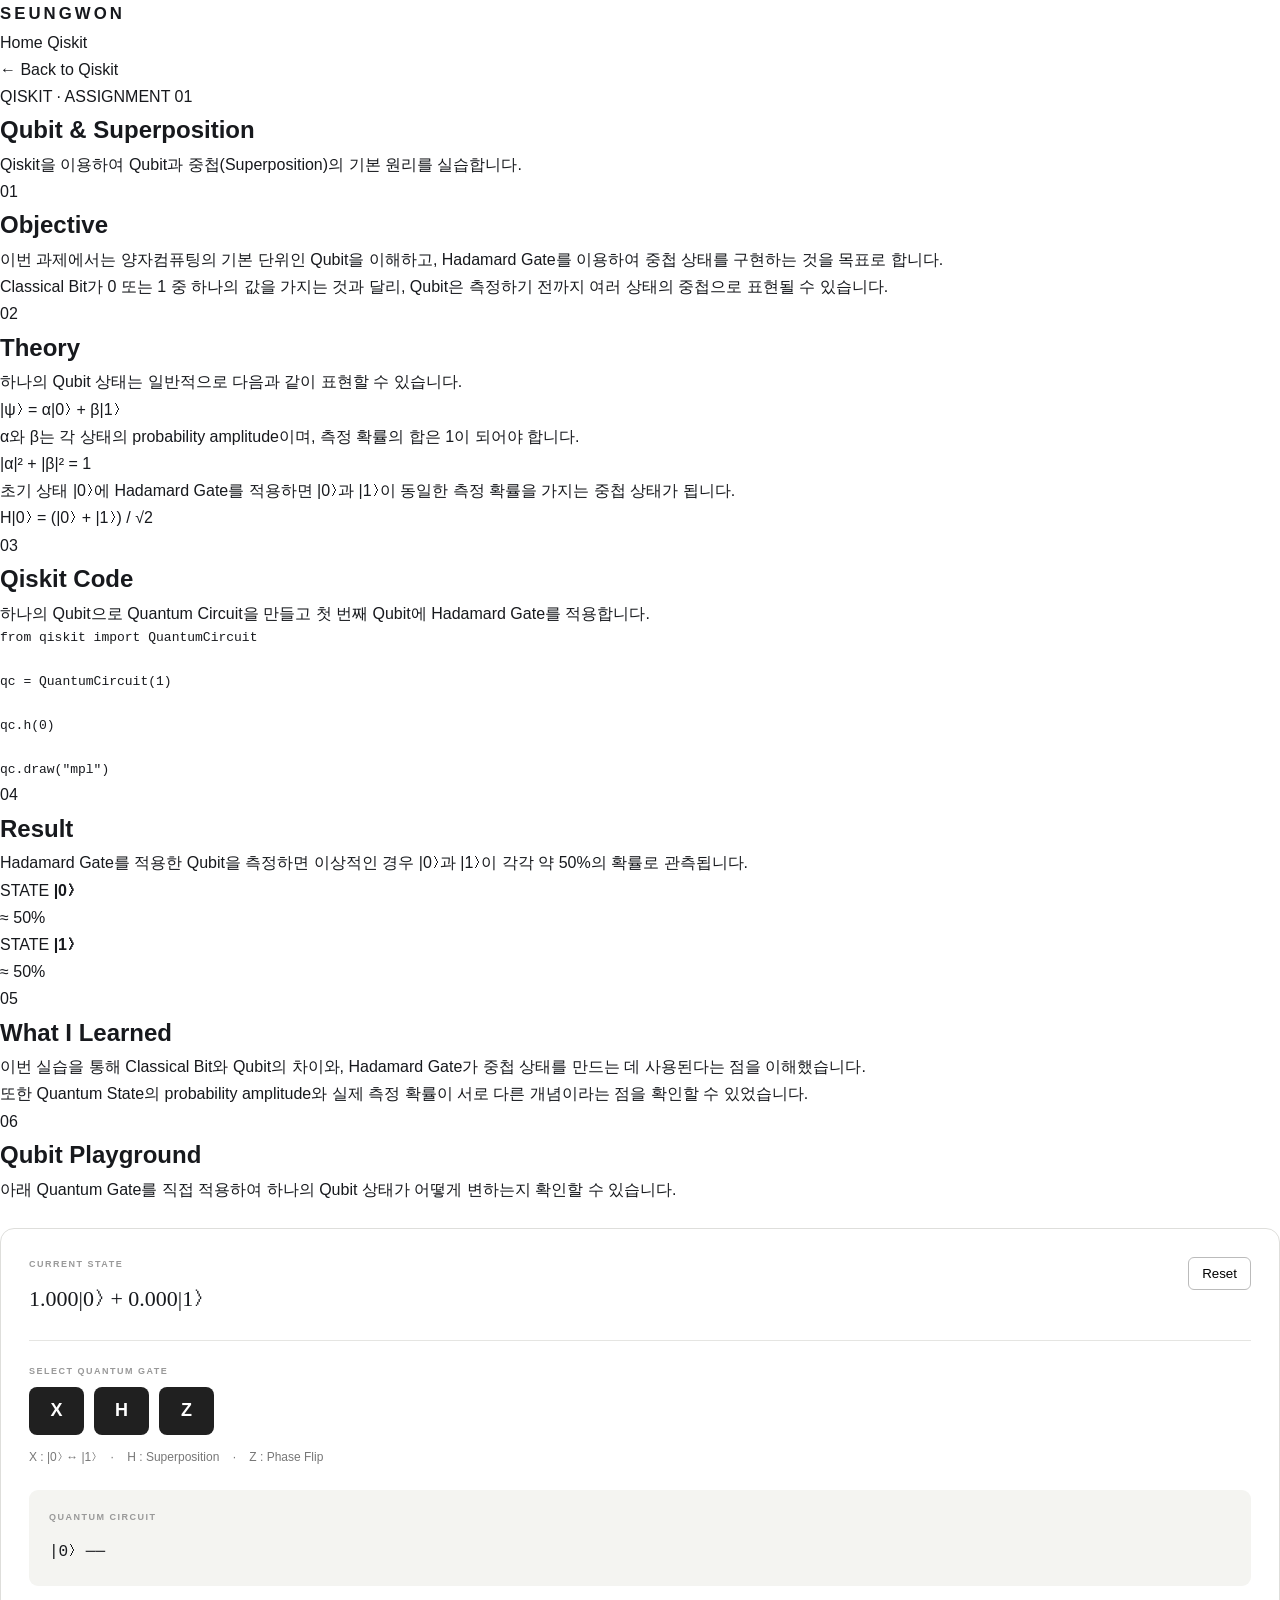
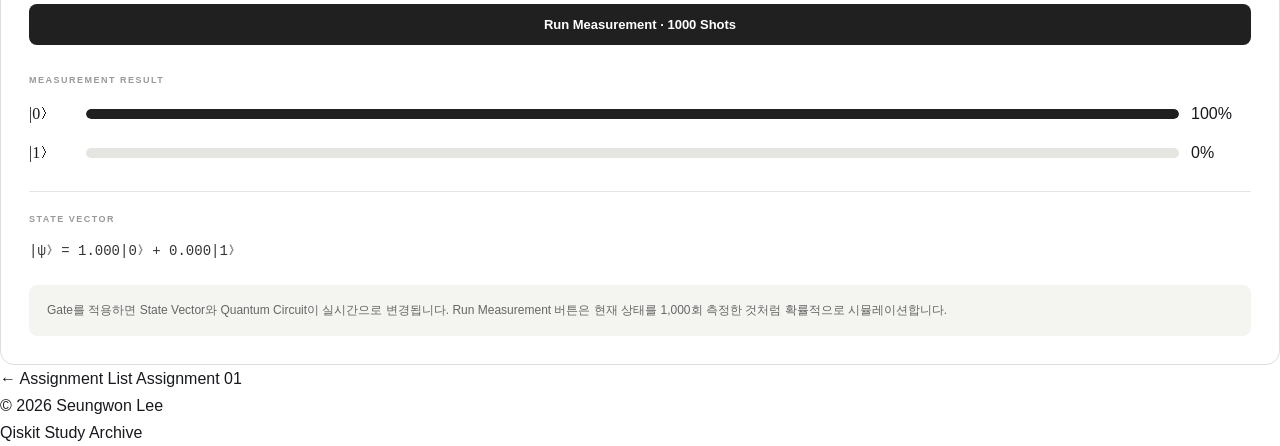
==== commit aca6c341: "Rebuild dynamic workspace" ====
--- a/assignment01.html
+++ b/assignment01.html
@@ -1145,5 +1145,3 @@
 
 
 </body>
-
-</html>
--- a/style.css
+++ b/style.css
@@ -1,1051 +1,919 @@
-/* ==================================================
-   BASIC
-================================================== */
-
-* {
-    box-sizing: border-box;
-}
-
-html {
-    scroll-behavior: smooth;
-}
-
-body {
-    margin: 0;
-
-    background: #f7f7f5;
-    color: #202020;
-
-    font-family:
-        -apple-system,
-        BlinkMacSystemFont,
-        "Segoe UI",
-        "Noto Sans KR",
-        Arial,
-        sans-serif;
-
-    word-break: keep-all;
-}
-
-a {
-    color: inherit;
-}
-
-
-
-/* ==================================================
-   HEADER
-================================================== */
-
-header {
-    width: calc(100% - 48px);
-    max-width: 1100px;
-
-    height: 72px;
-
-    margin: 0 auto;
-
-    display: flex;
-    align-items: center;
-    justify-content: space-between;
-
-    border-bottom: 1px solid #e3e3df;
-}
-
-.logo {
-    color: #222;
-
-    font-size: 14px;
-    font-weight: 750;
-
-    letter-spacing: 3px;
-
-    text-decoration: none;
-}
-
-nav {
-    display: flex;
-    gap: 25px;
-}
-
-nav a {
-    color: #666;
-
-    font-size: 13px;
-
-    text-decoration: none;
-
-    transition: 0.2s;
-}
-
-nav a:hover {
-    color: #111;
-}
-
-
-
-/* ==================================================
-   HERO
-================================================== */
-
-.hero {
-    width: calc(100% - 48px);
-    max-width: 1020px;
-
-    min-height: 570px;
-
-    margin: 0 auto;
-
-    padding: 55px 0 70px;
-
-    display: flex;
-
-    align-items: center;
-    justify-content: space-between;
-
-    gap: 65px;
-}
-
-.hero-text {
-    max-width: 610px;
-}
-
-.hero-label {
-    margin: 0 0 18px;
-
-    color: #999;
-
-    font-size: 10px;
-    font-weight: 650;
-
-    letter-spacing: 1.8px;
-}
-
-.hero h1 {
-    margin: 0;
-
-    color: #171717;
-
-    font-size: 52px;
-    font-weight: 750;
-
-    letter-spacing: -2.5px;
-
-    line-height: 1.1;
-}
-
-.hero h2 {
-    margin: 14px 0 20px;
-
-    color: #444;
-
-    font-size: 21px;
-    font-weight: 450;
-
-    line-height: 1.45;
-}
-
-.hero h2 span {
-    color: #777;
-}
-
-.hero-description {
-    max-width: 560px;
-
-    margin: 0;
-
-    color: #666;
-
-    font-size: 15px;
-
-    line-height: 1.8;
-}
-
-.hero-buttons {
-    margin-top: 28px;
-}
-
-.button {
-    display: inline-block;
-
-    padding: 11px 18px;
-
-    margin-right: 7px;
-
-    border: 1px solid #222;
-    border-radius: 7px;
-
-    font-size: 13px;
-    font-weight: 500;
-
-    text-decoration: none;
-
-    transition: 0.2s;
-}
-
-.button-dark {
-    background: #202020;
-    color: #fff;
-}
-
-.button-light {
-    background: transparent;
-}
-
-.button:hover {
-    transform: translateY(-2px);
-}
-
-
-
-/* ==================================================
-   PROFILE IMAGE
-================================================== */
-
-.hero-image {
-    flex-shrink: 0;
-}
-
-.hero-image img {
-    display: block;
-
-    width: 205px;
-    height: 275px;
-
-    object-fit: cover;
-
-    border-radius: 16px;
-
-    box-shadow:
-        0 15px 35px rgba(0, 0, 0, 0.08);
-}
-
-
-
-/* ==================================================
-   COMMON SECTION
-================================================== */
-
-.section {
-    width: calc(100% - 48px);
-    max-width: 980px;
-
-    margin: 0 auto;
-
-    padding: 78px 0;
-
-    border-top: 1px solid #dfdfdc;
-}
-
-.section-heading {
-    display: grid;
-
-    grid-template-columns: 32px 1fr;
-
-    gap: 14px;
-
-    margin-bottom: 35px;
-}
-
-.section-number {
-    padding-top: 5px;
-
-    color: #aaa;
-
-    font-size: 11px;
-}
-
-.section-label {
-    margin: 0 0 5px;
-
-    color: #999;
-
-    font-size: 10px;
-    font-weight: 700;
-
-    letter-spacing: 1.8px;
-}
-
-.section h2 {
-    margin: 0;
-
-    color: #202020;
-
-    font-size: 36px;
-    font-weight: 720;
-
-    letter-spacing: -1.5px;
-}
-
-
-
-/* ==================================================
-   ABOUT
-================================================== */
-
-.about-content {
-    max-width: 760px;
-
-    padding-left: 46px;
-}
-
-.about-content p {
-    margin: 0 0 14px;
-
-    color: #555;
-
-    font-size: 16px;
-
-    line-height: 1.85;
-}
-
-.about-content p:last-child {
-    margin-bottom: 0;
-}
-
-
-
-/* ==================================================
-   EXPERIENCE
-================================================== */
-
-.timeline {
-    border-top: 1px solid #dededb;
-}
-
-.timeline-item {
-    display: grid;
-
-    grid-template-columns: 190px 1fr;
-
-    gap: 35px;
-
-    padding: 25px 18px 25px 0;
-
-    border-bottom: 1px solid #dededb;
-
-    transition: 0.2s;
-}
-
-.timeline-item:hover {
-    background: rgba(0, 0, 0, 0.018);
-
-    padding-left: 10px;
-}
-
-.timeline-date {
-    padding-top: 4px;
-
-    color: #888;
-
-    font-size: 12px;
-}
-
-.timeline-type {
-    margin: 0 0 6px;
-
-    color: #999;
-
-    font-size: 9px;
-    font-weight: 750;
-
-    letter-spacing: 1.7px;
-}
-
-.timeline-content h3 {
-    margin: 0 0 5px;
-
-    color: #222;
-
-    font-size: 19px;
-    font-weight: 650;
-}
-
-.timeline-content > p:last-child {
-    margin: 0;
-
-    color: #666;
-
-    font-size: 14px;
-
-    line-height: 1.65;
-}
-
-.timeline-current {
-    padding-left: 18px;
-
-    border-left: 3px solid #242424;
-}
-
-.timeline-current:hover {
-    padding-left: 25px;
-}
-
-.current-line {
-    display: flex;
-
-    align-items: center;
-
-    gap: 8px;
-}
-
-.current-badge {
-    margin-bottom: 6px;
-
-    padding: 3px 7px;
-
-    background: #242424;
-    color: #fff;
-
-    border-radius: 20px;
-
-    font-size: 8px;
-    font-weight: 700;
-
-    letter-spacing: 0.8px;
-}
-
-
-
-/* ==================================================
-   STUDY
-================================================== */
-
-.study-list {
-    border-top: 1px solid #dededb;
-}
-
-.study-item {
-    display: grid;
-
-    grid-template-columns: 65px 1fr;
-
-    padding: 24px 0;
-
-    border-bottom: 1px solid #dededb;
-}
-
-.study-number {
-    padding-top: 3px;
-
-    color: #aaa;
-
-    font-size: 11px;
-}
-
-.study-item h3 {
-    margin: 0 0 6px;
-
-    font-size: 18px;
-    font-weight: 650;
-}
-
-.study-item p {
-    margin: 0;
-
-    color: #666;
-
-    font-size: 14px;
-
-    line-height: 1.65;
-}
-
-
-
-/* ==================================================
-   QISKIT
-================================================== */
-
-.qiskit-intro {
-    max-width: 620px;
-
-    margin: -5px 0 27px 46px;
-
-    color: #666;
-
-    font-size: 14px;
-
-    line-height: 1.7;
-}
-
-.assignment-grid {
-    display: grid;
-
-    grid-template-columns: repeat(2, 1fr);
-
-    gap: 14px;
-}
-
-.assignment-card {
-    min-height: 205px;
-
-    padding: 26px;
-
-    position: relative;
-
-    background: #202020;
-    color: #fff;
-
-    border: 1px solid #202020;
-    border-radius: 13px;
-
-    text-decoration: none;
-
-    transition: 0.22s;
-}
-
-.assignment-card:hover {
-    transform: translateY(-4px);
-
-    box-shadow:
-        0 12px 28px rgba(0, 0, 0, 0.09);
-}
-
-.assignment-card.active {
-    background: #181818;
-}
-
-.assignment-number {
-    margin: 0;
-
-    color: #8e8e8e;
-
-    font-size: 9px;
-
-    letter-spacing: 1.5px;
-}
-
-.assignment-card h3 {
-    margin: 17px 0 9px;
-
-    font-size: 20px;
-    font-weight: 620;
-}
-
-.assignment-card > p:not(.assignment-number) {
-    margin: 0;
-
-    color: #bdbdbd;
-
-    font-size: 13px;
-
-    line-height: 1.65;
-}
-
-.status {
-    position: absolute;
-
-    left: 26px;
-    bottom: 22px;
-
-    color: #777;
-
-    font-size: 10px;
-}
-
-.active-status {
-    color: #f0f0f0;
-}
-
-
-
-/* ==================================================
-   HOBBY
-================================================== */
-
-.hobby-grid {
-    display: grid;
-
-    grid-template-columns: repeat(4, 1fr);
-
-    gap: 12px;
-}
-
-.hobby-item {
-    padding: 20px 15px 10px;
-
-    border-top: 2px solid #222;
-}
-
-.hobby-item h3 {
-    margin: 0 0 6px;
-
-    font-size: 17px;
-}
-
-.hobby-item p {
-    margin: 0;
-
-    color: #777;
-
-    font-size: 12px;
-}
-
-
-
-/* ==================================================
-   CONTACT
-================================================== */
-
-.contact {
-    width: calc(100% - 48px);
-    max-width: 980px;
-
-    margin: 0 auto;
-
-    padding: 80px 0;
-
-    border-top: 1px solid #dfdfdc;
-
-    text-align: center;
-}
-
-.contact h2 {
-    margin: 7px 0 10px;
-
-    font-size: 37px;
-
-    letter-spacing: -1.5px;
-}
-
-.contact > p:not(.section-label) {
-    margin: 0;
-
-    color: #777;
-
-    font-size: 14px;
-}
-
-.back-top {
-    display: inline-block;
-
-    margin-top: 25px;
-    padding-bottom: 2px;
-
-    border-bottom: 1px solid #333;
-
-    color: #333;
-
-    font-size: 12px;
-
-    text-decoration: none;
-}
-
-
-
-/* ==================================================
-   FOOTER
-================================================== */
-
-footer {
-    width: calc(100% - 48px);
-    max-width: 980px;
-
-    margin: 0 auto;
-
-    padding: 22px 0 35px;
-
-    display: flex;
-    justify-content: space-between;
-
-    border-top: 1px solid #dfdfdc;
-
-    color: #999;
-
-    font-size: 10px;
-}
-
-
-
-/* ==================================================
-   ASSIGNMENT PAGE
-================================================== */
-
-.assignment-container {
-    width: calc(100% - 48px);
-    max-width: 820px;
-
-    margin: 0 auto;
-
-    padding: 45px 0 80px;
-}
-
-.assignment-header {
-    padding: 35px 0 50px;
-
-    border-bottom: 1px solid #ddd;
-}
-
-.assignment-back {
-    display: inline-block;
-
-    margin-bottom: 35px;
-
-    color: #777;
-
-    font-size: 12px;
-
-    text-decoration: none;
-}
-
-.assignment-back:hover {
-    color: #111;
-}
-
-.assignment-page-label {
-    margin: 0 0 9px;
-
-    color: #999;
-
-    font-size: 10px;
-    font-weight: 700;
-
-    letter-spacing: 1.7px;
-}
-
-.assignment-header h1 {
-    margin: 0 0 13px;
-
-    font-size: 45px;
-
-    letter-spacing: -2px;
-}
-
-.assignment-subtitle {
-    max-width: 650px;
-
-    margin: 0;
-
-    color: #666;
-
-    font-size: 15px;
-
-    line-height: 1.75;
-}
-
-.assignment-content {
-    padding: 48px 0;
-
-    border-bottom: 1px solid #ddd;
-}
-
-.content-number {
-    margin: 0 0 5px;
-
-    color: #aaa;
-
-    font-size: 10px;
-}
-
-.assignment-content h2 {
-    margin: 0 0 20px;
-
-    font-size: 27px;
-
-    letter-spacing: -0.8px;
-}
-
-.assignment-content > p:not(.content-number) {
-    max-width: 720px;
-
-    margin: 0 0 15px;
-
-    color: #555;
-
-    font-size: 15px;
-
-    line-height: 1.8;
-}
-
-.formula-box {
-    max-width: 560px;
-
-    margin: 20px 0;
-
-    padding: 19px;
-
-    background: #fff;
-
-    border: 1px solid #ddd;
-    border-radius: 10px;
-
-    font-family: Georgia, serif;
-
-    font-size: 20px;
-
-    text-align: center;
-}
-
-.code-block {
-    margin: 20px 0 0;
-
-    padding: 23px;
-
-    overflow-x: auto;
-
-    background: #202020;
-    color: #eee;
-
-    border-radius: 11px;
-
-    font-family:
-        Consolas,
-        "Courier New",
-        monospace;
-
-    font-size: 13px;
-
-    line-height: 1.7;
-}
-
-.result-grid {
-    display: grid;
-
-    grid-template-columns: repeat(2, 1fr);
-
-    gap: 12px;
-
-    max-width: 500px;
-
-    margin-top: 22px;
-}
-
-.result-card {
-    padding: 22px;
-
-    background: #202020;
-    color: #fff;
-
-    border-radius: 11px;
-}
-
-.result-card span {
-    color: #999;
-
-    font-size: 9px;
-}
-
-.result-card strong {
-    display: block;
-
-    margin: 12px 0 3px;
-
-    font-size: 30px;
-}
-
-.result-card p {
-    margin: 0;
-
-    color: #bbb;
-
-    font-size: 13px;
-}
-
-.assignment-navigation {
-    display: flex;
-
-    justify-content: space-between;
-
-    padding-top: 35px;
-
-    color: #777;
-
-    font-size: 12px;
-}
-
-.assignment-navigation a {
-    color: #333;
-
-    text-decoration: none;
-}
-
-.assignment-navigation a:hover {
-    text-decoration: underline;
-}
-
-
-
-/* ==================================================
-   TABLET
-================================================== */
-
-@media (max-width: 800px) {
-
-    header {
-        width: calc(100% - 36px);
-
-        height: auto;
-
-        padding: 22px 0;
-
-        flex-direction: column;
-
-        gap: 16px;
-    }
-
-    nav {
-        justify-content: center;
-
-        flex-wrap: wrap;
-
-        gap: 14px 20px;
-    }
-
-    .hero {
-        width: calc(100% - 40px);
-
-        min-height: auto;
-
-        padding: 50px 0 65px;
-
-        flex-direction: column-reverse;
-
-        gap: 35px;
-    }
-
-    .hero-text {
-        text-align: center;
-    }
-
-    .hero h1 {
-        font-size: 46px;
-    }
-
-    .hero h2 {
-        font-size: 19px;
-    }
-
-    .hero-image img {
-        width: 180px;
-        height: 235px;
-    }
-
-    .section {
-        width: calc(100% - 40px);
-
-        padding: 65px 0;
-    }
-
-    .about-content {
-        padding-left: 0;
-    }
-
-    .timeline-item {
-        grid-template-columns: 155px 1fr;
-
-        gap: 25px;
-    }
-
-    .qiskit-intro {
-        margin-left: 0;
-    }
-
-    .hobby-grid {
-        grid-template-columns: repeat(2, 1fr);
-    }
-
-}
-
-
-
-/* ==================================================
-   MOBILE
-================================================== */
-
-@media (max-width: 550px) {
-
-    nav {
-        font-size: 12px;
-    }
-
-    .hero h1 {
-        font-size: 41px;
-    }
-
-    .hero-label {
-        line-height: 1.7;
-    }
-
-    .hero-description {
-        font-size: 14px;
-    }
-
-    .section {
-        padding: 55px 0;
-    }
-
-    .section h2 {
-        font-size: 32px;
-    }
-
-    .timeline-item {
-        grid-template-columns: 1fr;
-
-        gap: 10px;
-
-        padding: 21px 0;
-    }
-
-    .timeline-item:hover {
-        padding-left: 0;
-    }
-
-    .timeline-current {
-        padding-left: 13px;
-    }
-
-    .timeline-current:hover {
-        padding-left: 13px;
-    }
-
-    .assignment-grid {
-        grid-template-columns: 1fr;
-    }
-
-    .study-item {
-        grid-template-columns: 42px 1fr;
-    }
-
-    .hobby-grid {
-        grid-template-columns: 1fr 1fr;
-    }
-
-    .contact {
-        width: calc(100% - 40px);
-
-        padding: 60px 0;
-    }
-
-    .contact h2 {
-        font-size: 31px;
-    }
-
-    footer {
-        width: calc(100% - 40px);
-
-        flex-direction: column;
-
-        gap: 2px;
-    }
-
-    .assignment-container {
-        width: calc(100% - 40px);
-
-        padding-top: 25px;
-    }
-
-    .assignment-header {
-        padding: 25px 0 38px;
-    }
-
-    .assignment-header h1 {
-        font-size: 36px;
-    }
-
-    .assignment-content {
-        padding: 38px 0;
-    }
-
-    .result-grid {
-        grid-template-columns: 1fr;
-    }
+/* ===============================
+   RESET
+================================ */
+
+* {
+    box-sizing: border-box;
+    margin: 0;
+    padding: 0;
+}
+
+html {
+    scroll-behavior: smooth;
+}
+
+body {
+    font-family:
+        -apple-system,
+        BlinkMacSystemFont,
+        "Pretendard",
+        "Noto Sans KR",
+        "Segoe UI",
+        sans-serif;
+
+    background: #ffffff;
+    color: #17191d;
+
+    line-height: 1.7;
+
+    -webkit-font-smoothing: antialiased;
+}
+
+a {
+    text-decoration: none;
+    color: inherit;
+}
+
+img {
+    display: block;
+}
+
+.container {
+    width: min(1120px, calc(100% - 48px));
+    margin: 0 auto;
+}
+
+
+/* ===============================
+   HEADER
+================================ */
+
+.header {
+    position: sticky;
+    top: 0;
+    z-index: 100;
+
+    background: rgba(255,255,255,0.95);
+
+    border-bottom: 1px solid #e8eaed;
+
+    backdrop-filter: blur(12px);
+}
+
+.header-inner {
+    width: min(1120px, calc(100% - 48px));
+    margin: 0 auto;
+
+    height: 76px;
+
+    display: flex;
+    align-items: center;
+    justify-content: space-between;
+}
+
+.logo {
+    font-weight: 900;
+    letter-spacing: 0.18em;
+
+    font-size: 1.05rem;
+}
+
+.nav {
+    display: flex;
+    gap: 34px;
+}
+
+.nav a {
+    color: #666b73;
+
+    font-size: 0.9rem;
+    font-weight: 650;
+
+    transition: 0.2s;
+}
+
+.nav a:hover {
+    color: #376be8;
+}
+
+
+/* ===============================
+   HERO
+================================ */
+
+.hero {
+    padding: 105px 0 90px;
+
+    background:
+        linear-gradient(
+            180deg,
+            #ffffff,
+            #fafbfc
+        );
+
+    border-bottom: 1px solid #eceef1;
+}
+
+.hero-grid {
+    display: grid;
+
+    grid-template-columns:
+        1fr 230px;
+
+    gap: 90px;
+
+    align-items: center;
+}
+
+.eyebrow {
+    color: #376be8;
+
+    font-size: 0.72rem;
+    font-weight: 850;
+
+    letter-spacing: 0.16em;
+
+    margin-bottom: 18px;
+}
+
+.hero h1 {
+    font-size: clamp(3.4rem, 7vw, 6rem);
+
+    line-height: 0.95;
+
+    letter-spacing: -0.06em;
+
+    margin-bottom: 22px;
+}
+
+.hero-role {
+    font-weight: 700;
+
+    font-size: 1.05rem;
+
+    margin-bottom: 15px;
+}
+
+.hero-description {
+    max-width: 650px;
+
+    color: #6d727a;
+
+    line-height: 1.9;
+
+    word-break: keep-all;
+}
+
+.hero-buttons {
+    display: flex;
+    gap: 10px;
+
+    margin-top: 34px;
+}
+
+.btn {
+    display: inline-flex;
+
+    align-items: center;
+    justify-content: center;
+
+    min-height: 44px;
+
+    padding: 0 19px;
+
+    border-radius: 8px;
+
+    font-size: 0.83rem;
+    font-weight: 750;
+
+    transition: 0.2s;
+}
+
+.btn:hover {
+    transform: translateY(-2px);
+}
+
+.btn-dark {
+    background: #17191e;
+    color: white;
+}
+
+.btn-light {
+    border: 1px solid #d7dae0;
+
+    background: #ffffff;
+}
+
+
+/* ===============================
+   PROFILE
+================================ */
+
+.profile-card {
+    padding: 25px;
+
+    border: 1px solid #e1e4e8;
+
+    background: white;
+
+    border-radius: 16px;
+
+    text-align: center;
+
+    box-shadow:
+        0 10px 30px rgba(25,35,50,0.05);
+}
+
+.profile-image {
+    width: 88px;
+    height: 88px;
+
+    margin: 0 auto 14px;
+
+    object-fit: cover;
+
+    border-radius: 50%;
+}
+
+.profile-card strong {
+    display: block;
+
+    font-size: 0.93rem;
+}
+
+.profile-card span {
+    display: block;
+
+    margin-top: 3px;
+
+    color: #969ba3;
+
+    font-size: 0.68rem;
+}
+
+
+/* ===============================
+   OVERVIEW
+================================ */
+
+.overview {
+    border-bottom: 1px solid #e8eaed;
+}
+
+.overview-grid {
+    display: grid;
+
+    grid-template-columns:
+        repeat(3,1fr);
+}
+
+.overview-item {
+    display: flex;
+
+    gap: 18px;
+
+    padding: 28px;
+
+    border-right: 1px solid #e8eaed;
+
+    align-items: center;
+}
+
+.overview-item:first-child {
+    padding-left: 0;
+}
+
+.overview-item:last-child {
+    border-right: none;
+}
+
+.overview-item > span {
+    color: #b0b4bb;
+
+    font-size: 0.7rem;
+}
+
+.overview-item small {
+    display: block;
+
+    color: #a0a4ab;
+
+    font-size: 0.62rem;
+
+    font-weight: 800;
+
+    letter-spacing: 0.13em;
+}
+
+.overview-item strong {
+    font-size: 0.88rem;
+}
+
+
+/* ===============================
+   SECTION
+================================ */
+
+.section {
+    padding: 110px 0;
+}
+
+.section-alt {
+    background: #f7f8fa;
+}
+
+.section-header {
+    display: grid;
+
+    grid-template-columns:
+        55px minmax(0,680px);
+
+    gap: 20px;
+
+    margin-bottom: 55px;
+}
+
+.section-index {
+    color: #b1b5bc;
+
+    font-size: 0.75rem;
+
+    padding-top: 7px;
+}
+
+.section-label {
+    color: #376be8;
+
+    font-size: 0.66rem;
+
+    font-weight: 850;
+
+    letter-spacing: 0.15em;
+
+    margin-bottom: 8px;
+}
+
+.section-header h2 {
+    font-size: clamp(2.7rem,5vw,4.3rem);
+
+    letter-spacing: -0.055em;
+
+    line-height: 1;
+
+    margin-bottom: 20px;
+}
+
+.section-description {
+    max-width: 620px;
+
+    color: #777c84;
+
+    font-size: 0.92rem;
+
+    line-height: 1.8;
+
+    word-break: keep-all;
+}
+
+
+/* ===============================
+   QISKIT
+================================ */
+
+.qiskit-grid {
+    display: grid;
+
+    grid-template-columns:
+        repeat(2,minmax(0,1fr));
+
+    gap: 16px;
+}
+
+.qiskit-card {
+    min-height: 310px;
+
+    padding: 27px;
+
+    border: 1px solid #e0e3e7;
+
+    border-radius: 15px;
+
+    background: white;
+
+    display: flex;
+    flex-direction: column;
+
+    transition: 0.2s;
+}
+
+.qiskit-card:hover {
+    transform: translateY(-4px);
+
+    box-shadow:
+        0 12px 30px rgba(20,30,50,0.07);
+}
+
+.qiskit-card-active {
+    background: #181b21;
+
+    color: white;
+
+    border-color: #181b21;
+}
+
+.card-top {
+    display: flex;
+
+    justify-content: space-between;
+
+    margin-bottom: 40px;
+}
+
+.card-number {
+    color: #a5a9b0;
+
+    font-size: 0.75rem;
+}
+
+.badge {
+    background: #eceef1;
+
+    color: #888d95;
+
+    padding: 5px 9px;
+
+    border-radius: 100px;
+
+    font-size: 0.58rem;
+
+    font-weight: 850;
+
+    letter-spacing: 0.08em;
+}
+
+.badge-open {
+    background: #eaf0ff;
+
+    color: #376be8;
+}
+
+.qiskit-card-active .badge-open {
+    background: white;
+
+    color: #17191d;
+}
+
+.card-category {
+    color: #969ba3;
+
+    font-size: 0.63rem;
+
+    font-weight: 850;
+
+    letter-spacing: 0.12em;
+
+    margin-bottom: 7px;
+}
+
+.qiskit-card h3 {
+    font-size: 1.5rem;
+
+    letter-spacing: -0.035em;
+
+    margin-bottom: 11px;
+}
+
+.card-description {
+    color: #747982;
+
+    font-size: 0.88rem;
+
+    line-height: 1.75;
+
+    word-break: keep-all;
+}
+
+.qiskit-card-active .card-description {
+    color: #b9bdc4;
+}
+
+.result-box {
+    margin-top: 21px;
+
+    padding: 13px 15px;
+
+    border-radius: 8px;
+
+    background: #f5f6f8;
+
+    color: #4f555e;
+
+    font-family: monospace;
+
+    font-size: 0.77rem;
+}
+
+.qiskit-card-active .result-box {
+    background: #252930;
+
+    color: #d3d6db;
+}
+
+
+/* ===============================
+   TAG
+================================ */
+
+.tag-list {
+    display: flex;
+
+    gap: 7px;
+
+    flex-wrap: wrap;
+
+    margin-top: auto;
+
+    padding-top: 25px;
+}
+
+.tag-list span {
+    border: 1px solid #dadee3;
+
+    border-radius: 100px;
+
+    padding: 5px 9px;
+
+    color: #777d85;
+
+    font-size: 0.64rem;
+}
+
+.qiskit-card-active .tag-list span {
+    border-color: #444950;
+
+    color: #c1c4c9;
+}
+
+.card-link {
+    margin-top: 20px;
+
+    font-size: 0.78rem;
+
+    font-weight: 750;
+}
+
+
+/* ===============================
+   PROJECTS
+================================ */
+
+.project-list {
+    border-top: 1px solid #dadee3;
+}
+
+.project-item {
+    display: grid;
+
+    grid-template-columns:
+        50px 1fr 130px;
+
+    gap: 25px;
+
+    padding: 40px 0;
+
+    border-bottom: 1px solid #dadee3;
+}
+
+.project-index {
+    color: #acb0b7;
+
+    font-size: 0.72rem;
+
+    padding-top: 7px;
+}
+
+.project-category {
+    color: #376be8;
+
+    font-size: 0.64rem;
+
+    font-weight: 850;
+
+    letter-spacing: 0.13em;
+
+    margin-bottom: 7px;
+}
+
+.project-main h3 {
+    font-size: 1.6rem;
+
+    letter-spacing: -0.035em;
+
+    margin-bottom: 10px;
+}
+
+.project-main > p:not(.project-category) {
+    max-width: 650px;
+
+    color: #737880;
+
+    font-size: 0.9rem;
+
+    line-height: 1.75;
+}
+
+.project-state {
+    justify-self: end;
+
+    height: fit-content;
+
+    padding: 6px 9px;
+
+    border: 1px solid #ccd0d6;
+
+    border-radius: 100px;
+
+    font-size: 0.58rem;
+
+    font-weight: 850;
+
+    color: #777c84;
+}
+
+.project-state-blue {
+    color: #376be8;
+
+    border-color: #bccbf2;
+
+    background: #f5f8ff;
+}
+
+
+/* ===============================
+   NOTICE
+================================ */
+
+.notice {
+    display: grid;
+
+    grid-template-columns:
+        80px 1fr;
+
+    gap: 20px;
+
+    margin-top: 30px;
+
+    padding: 18px 20px;
+
+    border-left: 3px solid #376be8;
+
+    background: white;
+}
+
+.notice strong {
+    color: #376be8;
+
+    font-size: 0.64rem;
+
+    letter-spacing: 0.1em;
+}
+
+.notice p {
+    color: #858a92;
+
+    font-size: 0.78rem;
+}
+
+
+/* ===============================
+   SCHEDULE
+================================ */
+
+.schedule-list {
+    border-top: 1px solid #dfe2e6;
+}
+
+.schedule-item {
+    display: grid;
+
+    grid-template-columns:
+        145px 1fr;
+
+    gap: 40px;
+
+    padding: 36px 0;
+
+    border-bottom: 1px solid #dfe2e6;
+}
+
+.schedule-date {
+    font-size: 1.05rem;
+
+    font-weight: 800;
+
+    color: #30343a;
+}
+
+.schedule-type {
+    display: block;
+
+    color: #376be8;
+
+    font-size: 0.63rem;
+
+    font-weight: 850;
+
+    letter-spacing: 0.13em;
+
+    margin-bottom: 5px;
+}
+
+.schedule-content h3 {
+    font-size: 1.3rem;
+
+    margin-bottom: 7px;
+
+    letter-spacing: -0.025em;
+}
+
+.schedule-content p {
+    color: #777c84;
+
+    font-size: 0.88rem;
+}
+
+
+/* ===============================
+   LOADING / ERROR
+================================ */
+
+.loading-text {
+    color: #9ba0a7;
+
+    font-size: 0.85rem;
+
+    padding: 25px 0;
+}
+
+.error-box {
+    grid-column: 1 / -1;
+
+    padding: 18px;
+
+    border: 1px solid #ffd4d4;
+
+    background: #fff6f6;
+
+    color: #a54c4c;
+
+    border-radius: 8px;
+
+    font-size: 0.85rem;
+}
+
+
+/* ===============================
+   FOOTER
+================================ */
+
+.footer {
+    padding: 30px 0;
+
+    border-top: 1px solid #e3e6e9;
+
+    background: #fafafa;
+}
+
+.footer-inner {
+    display: flex;
+
+    justify-content: space-between;
+
+    color: #969ba3;
+
+    font-size: 0.72rem;
+}
+
+
+/* ===============================
+   RESPONSIVE
+================================ */
+
+@media (max-width: 850px) {
+
+    .hero-grid {
+        grid-template-columns: 1fr;
+        gap: 40px;
+    }
+
+    .profile-card {
+        width: 210px;
+    }
+
+    .overview-grid {
+        grid-template-columns: 1fr;
+    }
+
+    .overview-item {
+        border-right: 0;
+        border-bottom: 1px solid #e8eaed;
+
+        padding: 20px 0;
+    }
+
+    .qiskit-grid {
+        grid-template-columns: 1fr;
+    }
+
+}
+
+
+@media (max-width: 620px) {
+
+    .container,
+    .header-inner {
+        width: calc(100% - 32px);
+    }
+
+    .header-inner {
+        height: 68px;
+    }
+
+    .logo {
+        font-size: 0.85rem;
+    }
+
+    .nav {
+        gap: 14px;
+    }
+
+    .nav a {
+        font-size: 0.73rem;
+    }
+
+    .hero {
+        padding: 70px 0;
+    }
+
+    .hero h1 {
+        font-size: 3.2rem;
+    }
+
+    .profile-card {
+        width: 100%;
+
+        display: flex;
+
+        text-align: left;
+
+        align-items: center;
+
+        gap: 15px;
+
+        padding: 17px;
+    }
+
+    .profile-image {
+        width: 64px;
+        height: 64px;
+
+        margin: 0;
+    }
+
+    .section {
+        padding: 80px 0;
+    }
+
+    .section-header {
+        grid-template-columns: 1fr;
+
+        gap: 5px;
+    }
+
+    .project-item {
+        grid-template-columns: 35px 1fr;
+    }
+
+    .project-state {
+        grid-column: 2;
+
+        justify-self: start;
+    }
+
+    .schedule-item {
+        grid-template-columns: 1fr;
+
+        gap: 8px;
+    }
+
+    .notice {
+        grid-template-columns: 1fr;
+    }
+
+    .footer-inner {
+        flex-direction: column;
+
+        gap: 4px;
+    }
+
+}
